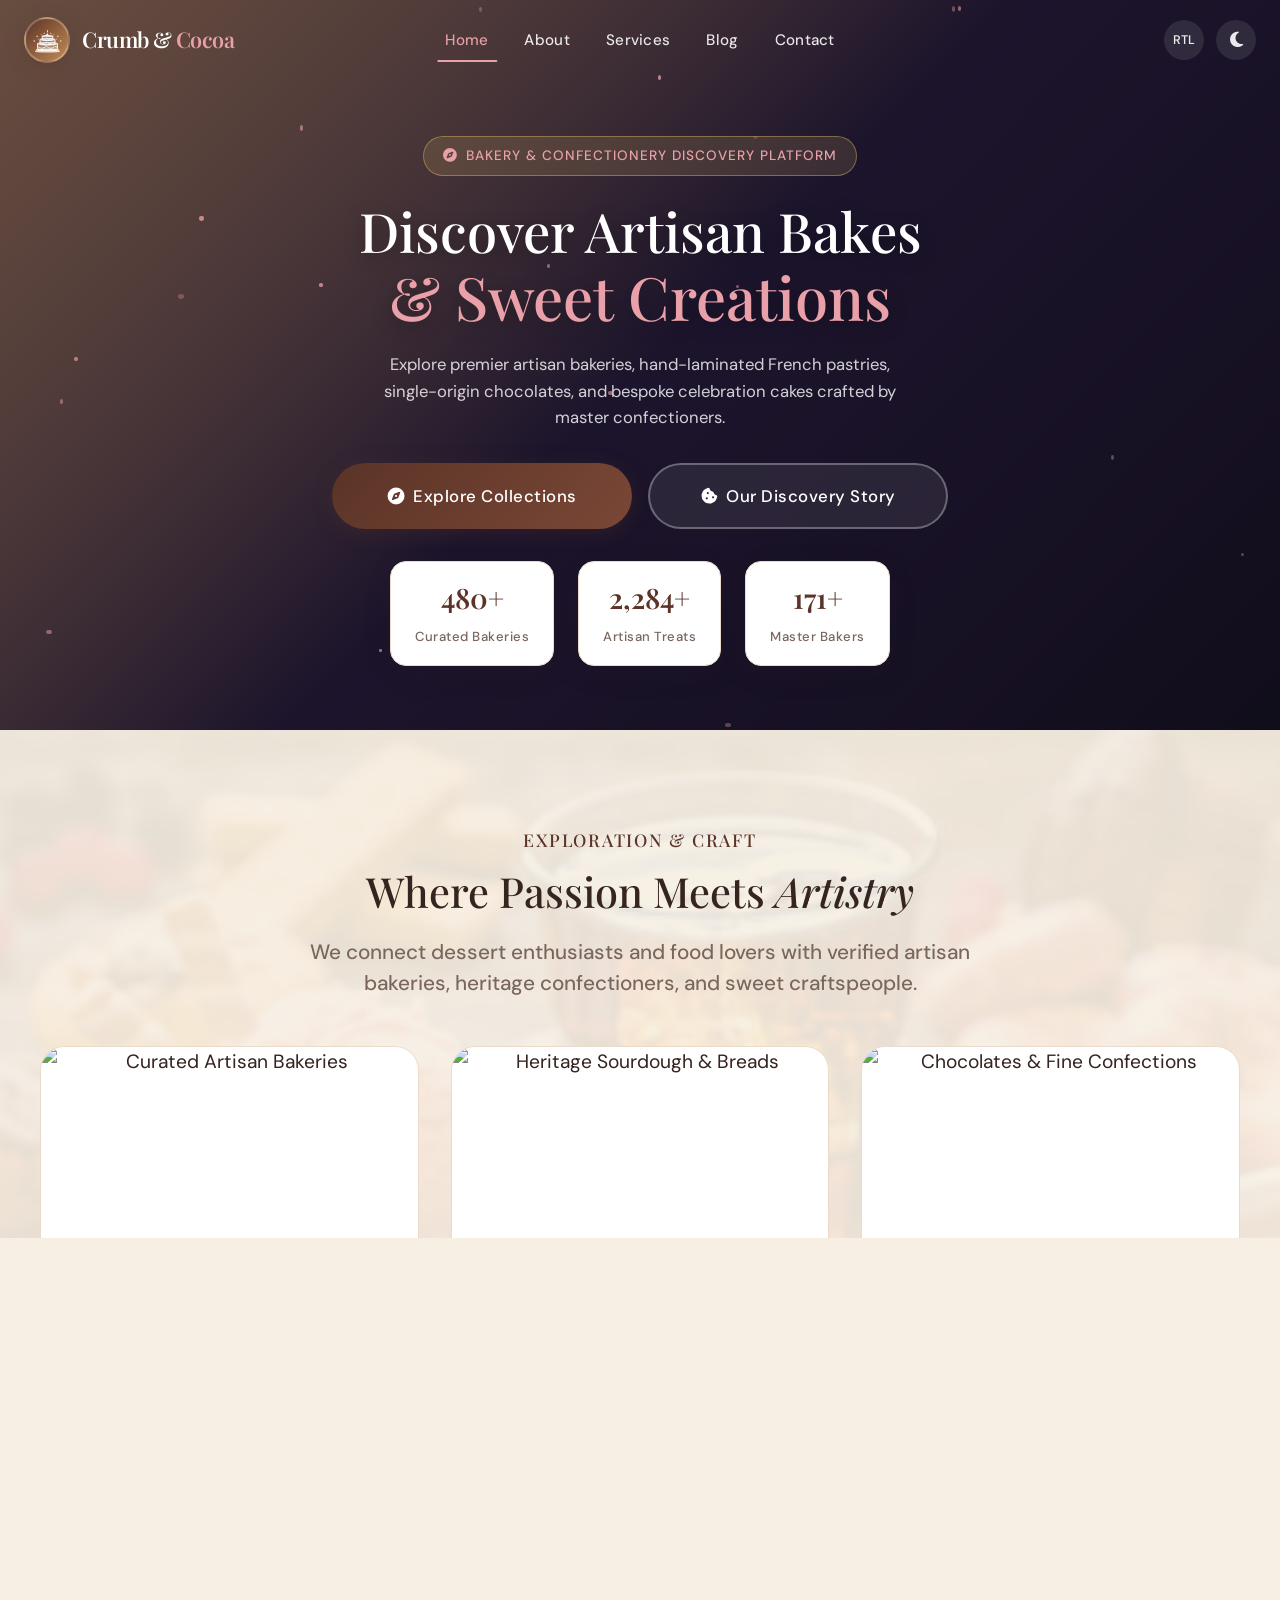
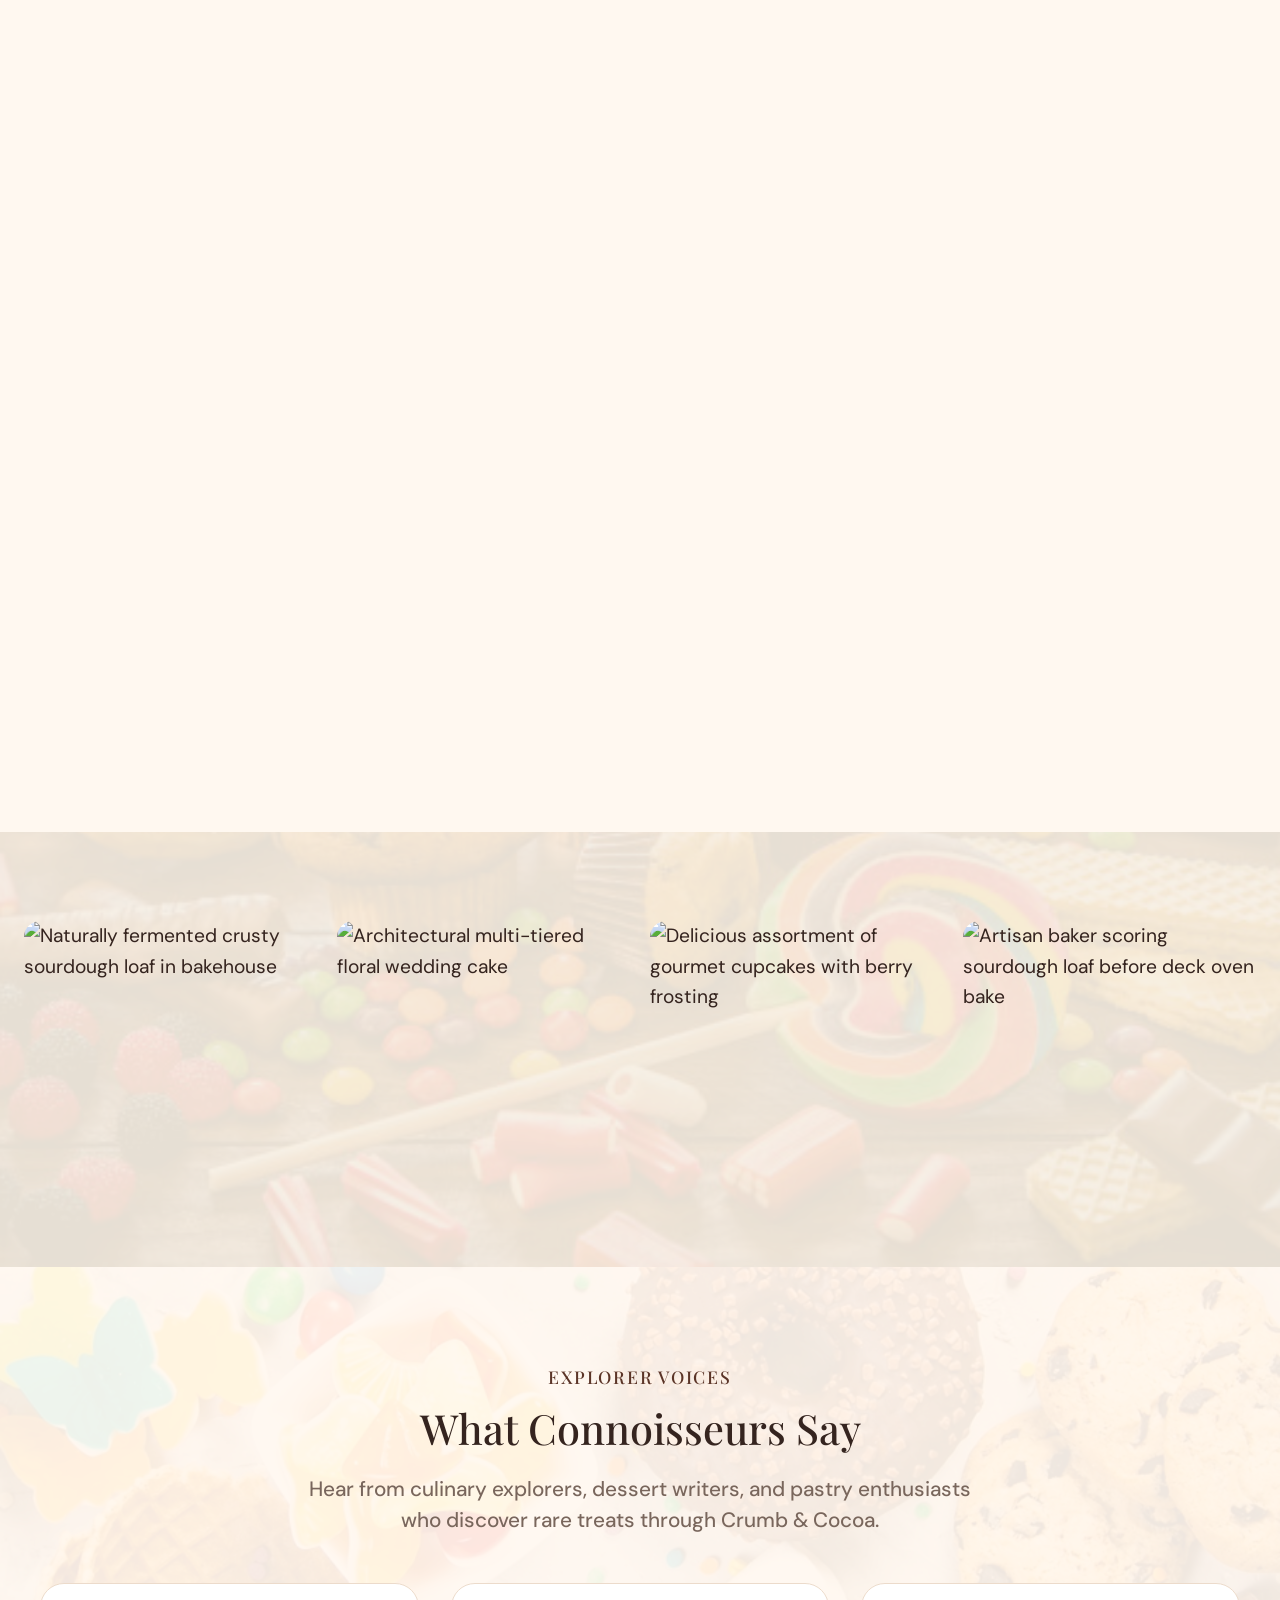
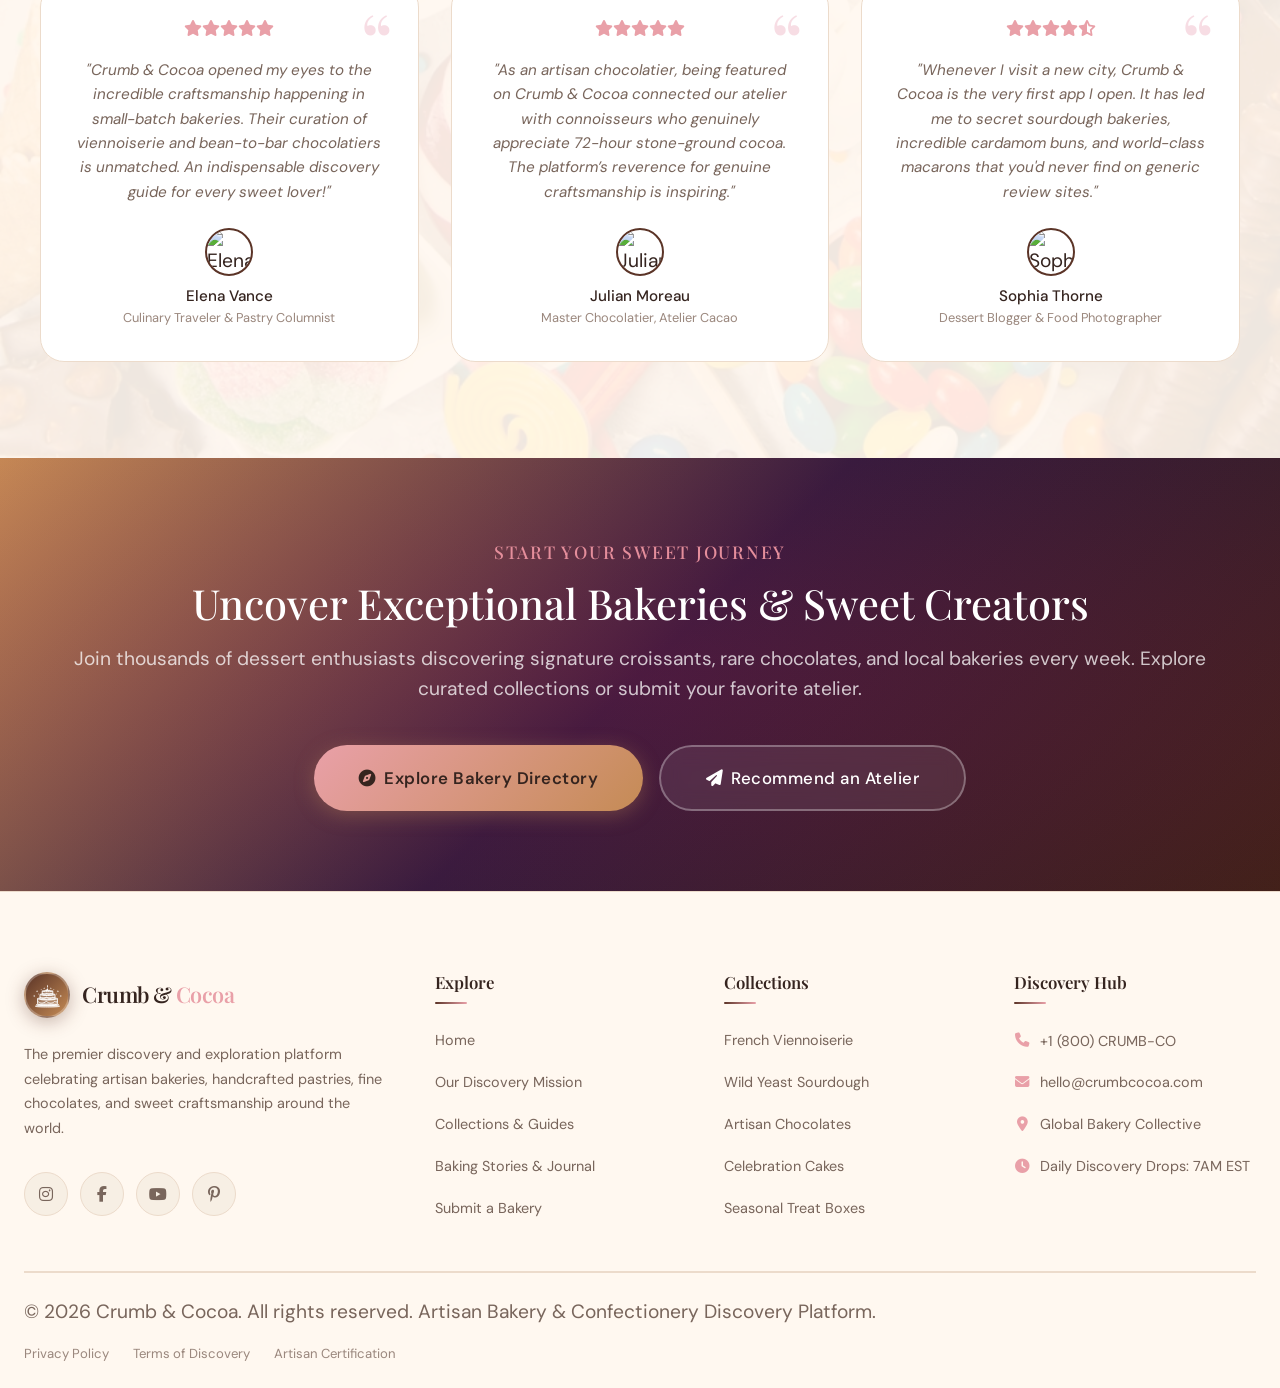
==== index.html @ 34547b93 "feat: complete Bakery & Confectionery Discovery Platform (Crumb & Cocoa)" ====
<!DOCTYPE html>
<html lang="en" data-theme="light">

<head>
  <meta charset="UTF-8" />
  <meta name="viewport" content="width=device-width, initial-scale=1.0" />
  <meta name="description"
    content="Crumb &amp; Cocoa — Discover premier artisan bakeries, handcrafted pastries, fine chocolates, gourmet croissants, and bespoke confections worldwide." />
  <meta name="keywords"
    content="bakery discovery, artisan bakeries, fine confectionery, pastries, croissants, sourdough breads, chocolates, macarons, custom celebration cakes" />
  <title>Crumb &amp; Cocoa — Bakery &amp; Confectionery Discovery Platform</title>
  <link rel="icon"
    href="data:image/svg+xml,<svg xmlns=%22http://www.w3.org/2000/svg%22 viewBox=%220 0 100 100%22><text y=%22.9em%22 font-size=%2290%22>🥐</text></svg>">
  <link rel="preconnect" href="https://fonts.googleapis.com">
  <link rel="preconnect" href="https://fonts.gstatic.com" crossorigin>
  <link href="https://fonts.googleapis.com/css2?family=DM+Sans:ital,opsz,wght@0,9..40,100..1000;1,9..40,100..1000&family=Playfair+Display:ital,wght@0,400..900;1,400..900&display=swap" rel="stylesheet">
  <link rel="stylesheet" href="assets/css/style.css" />
  <link rel="stylesheet" href="assets/css/dark-mode.css" />
  <link id="rtl-stylesheet" rel="stylesheet" href="assets/css/rtl.css" disabled />
  <link rel="stylesheet" href="https://cdnjs.cloudflare.com/ajax/libs/font-awesome/6.5.0/css/all.min.css" />
</head>

<body>

  <!-- ══ HEADER ══ -->
  <header class="header" id="header">
    <nav class="nav-container">
      <!-- Brand -->
      <a href="index.html" class="brand">
        <div class="brand-logo">
          <svg viewBox="16 26 68 54" fill="none" xmlns="http://www.w3.org/2000/svg"
            style="width:33px; height:33px; display:block;">
            <path d="M26 44Q28.5 44 28.5 41.5Q28.5 44 31 44Q28.5 44 28.5 46.5Q28.5 44 26 44Z" fill="#ffffff" />
            <path d="M20 54Q22.5 54 22.5 51.5Q22.5 54 25 54Q22.5 54 22.5 56.5Q22.5 54 20 54Z" fill="#ffffff" />
            <path d="M41 38Q43 38 43 36Q43 38 45 38Q43 38 43 40Q43 38 41 38Z" fill="#ffffff" />
            <path d="M55 38Q57 38 57 36Q57 38 59 38Q57 38 57 40Q57 38 55 38Z" fill="#ffffff" />
            <path d="M69 44Q71.5 44 71.5 41.5Q71.5 44 74 44Q71.5 44 71.5 46.5Q71.5 44 69 44Z" fill="#ffffff" />
            <path d="M75 54Q77.5 54 77.5 51.5Q77.5 54 80 54Q77.5 54 77.5 56.5Q77.5 54 75 54Z" fill="#ffffff" />
            <circle cx="37" cy="41" r="1" fill="#ffffff" />
            <circle cx="63" cy="41" r="1" fill="#ffffff" />
            <circle cx="32" cy="50" r="1" fill="#ffffff" />
            <circle cx="68" cy="50" r="1" fill="#ffffff" />
            <path d="M50 31C49 33 48.5 35 50 37.5C51.5 35 51 33 50 31Z" fill="#ffffff" />
            <path d="M50 38C48 40.5 45.5 42 49 44.5C52.5 42 52 40.5 50 38Z" fill="#ffffff" />
            <path d="M48 42C44.5 40 43 43.5 48.5 44.5Z" fill="#ffffff" />
            <path d="M52 42C55.5 40 57 43.5 51.5 44.5Z" fill="#ffffff" />
            <path d="M39 44C39 42.5 61 42.5 61 44V51.5C61 53.5 39 53.5 39 51.5Z" fill="#ffffff" fill-opacity="0.2"
              stroke="#ffffff" stroke-width="1.8" />
            <path d="M39 44C39 45.5 61 45.5 61 44" stroke="#ffffff" stroke-width="1.8" />
            <path d="M39.5 48.5C42.5 51 45.5 51 48.5 48.5C51.5 51 54.5 51 57.5 48.5C59.5 50 60.5 49.5 60.5 48.5"
              stroke="#ffffff" stroke-width="1.8" stroke-linecap="round" fill="none" />
            <path d="M34.5 51C34.5 49 65.5 49 65.5 51V60.5C65.5 63 34.5 63 34.5 60.5Z" fill="#ffffff" fill-opacity="0.2"
              stroke="#ffffff" stroke-width="1.8" />
            <path d="M34.5 51C34.5 53 65.5 53 65.5 51" stroke="#ffffff" stroke-width="1.8" />
            <path d="M35 56.5C39 60 43.5 60 48 56.5C52.5 60 57 60 61 56.5C63.5 58.5 65 57.5 65 56.5" stroke="#ffffff"
              stroke-width="1.8" stroke-linecap="round" fill="none" />
            <path d="M29.5 59.5C29.5 57 70.5 57 70.5 59.5V70C70.5 73.5 29.5 73.5 29.5 70Z" fill="#ffffff"
              fill-opacity="0.2" stroke="#ffffff" stroke-width="1.8" />
            <path d="M29.5 59.5C29.5 62 70.5 62 70.5 59.5" stroke="#ffffff" stroke-width="1.8" />
            <path d="M30 65C35 70 41 70 47.5 65C54 70 60 70 65 65C68 67.5 70 66.5 70 65" stroke="#ffffff"
              stroke-width="1.8" stroke-linecap="round" fill="none" />
            <path d="M27 72C27 70 73 70 73 72C73 74.5 27 74.5 27 72Z" fill="#ffffff" fill-opacity="0.4" stroke="#ffffff"
              stroke-width="1.6" />
            <path d="M25 75C25 73 75 73 75 75C75 77.5 25 77.5 25 75Z" fill="#ffffff" fill-opacity="0.6" stroke="#ffffff"
              stroke-width="1.6" />
          </svg>
        </div>
        <span class="brand-name">Crumb &amp; <span>Cocoa</span></span>
      </a>

      <!-- Desktop Nav -->
      <ul class="nav-menu">
        <li><a href="index.html" class="nav-link active">Home</a></li>
        <li><a href="pages/about.html" class="nav-link">About</a></li>
        <li><a href="pages/services.html" class="nav-link">Services</a></li>
        <li><a href="pages/blog.html" class="nav-link">Blog</a></li>
        <li><a href="pages/contact.html" class="nav-link">Contact</a></li>
      </ul>

      <!-- Desktop Actions -->
      <div class="nav-actions">
        <button class="nav-icon-btn" onclick="window.CrumbCocoa.RTLManager.toggle()" title="Toggle RTL"
          aria-label="Toggle RTL" style="font-size: 0.78rem; font-weight: 550;">RTL</button>
        <button class="nav-icon-btn" onclick="window.CrumbCocoa.ThemeManager.toggle()" title="Toggle Theme"
          aria-label="Toggle theme">
          <i class="theme-toggle-icon fas fa-moon"></i>
        </button>
      </div>

      <!-- Hamburger (mobile) -->
      <button class="hamburger" aria-label="Open menu" aria-expanded="false">
        <span></span><span></span><span></span>
      </button>
    </nav>
  </header>

  <!-- Mobile Menu Overlay -->
  <div class="mobile-menu" role="dialog" aria-modal="true">
    <button class="mobile-close" aria-label="Close menu"><i class="fas fa-times"></i></button>
    <a href="index.html" class="nav-link active">Home</a>
    <a href="pages/about.html" class="nav-link">About</a>
    <a href="pages/services.html" class="nav-link">Services</a>
    <a href="pages/blog.html" class="nav-link">Blog</a>
    <a href="pages/contact.html" class="nav-link">Contact</a>
    <div class="mobile-menu-actions">
      <div class="mobile-menu-row">
        <button class="btn btn-ghost" onclick="window.CrumbCocoa.RTLManager.toggle()" style="font-weight: 550;">RTL</button>
        <button class="btn btn-ghost" onclick="window.CrumbCocoa.ThemeManager.toggle()"><i
            class="theme-toggle-icon fas fa-moon"></i></button>
      </div>
    </div>
  </div>

  <!-- ══ SECTION 1: HERO ══ -->
  <section class="hero" aria-label="Hero">
    <div class="hero-bg">
      <img
        src="https://images.unsplash.com/photo-1509440159596-0249088772ff?q=80&w=1600&auto=format&fit=crop"
        alt="Artisan bakery counter with golden crusty breads, pastries, and flour" loading="eager" />
    </div>
    <div class="hero-overlay"></div>
    <div class="hero-particles"></div>

    <div class="hero-container">
      <div class="hero-content">
        <div class="hero-badge">
          <i class="fas fa-compass"></i>
          <span>Bakery &amp; Confectionery Discovery Platform</span>
        </div>
        <h1 class="hero-title">
          Discover Artisan Bakes
          <span class="accent-text">&amp; Sweet Creations</span>
        </h1>
        <p class="hero-desc">
          Explore premier artisan bakeries, hand-laminated French pastries, single-origin chocolates, and bespoke celebration cakes crafted by master confectioners.
        </p>
        <div class="hero-actions">
          <a href="pages/services.html" class="btn btn-primary btn-lg">
            <i class="fas fa-compass"></i> Explore Collections
          </a>
          <a href="pages/about.html" class="btn btn-ghost btn-lg">
            <i class="fas fa-cookie-bite"></i> Our Discovery Story
          </a>
        </div>
        <div class="hero-stats">
          <div class="hero-stat">
            <span class="hero-stat-number"><span data-counter data-target="500" data-suffix="+">500+</span></span>
            <span class="hero-stat-label">Curated Bakeries</span>
          </div>
          <div class="hero-stat">
            <span class="hero-stat-number"><span data-counter data-target="2400" data-suffix="+">2,400+</span></span>
            <span class="hero-stat-label">Artisan Treats</span>
          </div>
          <div class="hero-stat">
            <span class="hero-stat-number"><span data-counter data-target="180" data-suffix="+">180+</span></span>
            <span class="hero-stat-label">Master Bakers</span>
          </div>
        </div>
      </div>
    </div>
  </section>

  <!-- ══ SECTION 2: FEATURES ══ -->
  <section class="section bg-secondary-section" aria-label="Why choose us">
    <div class="container">
      <div class="text-center animate-on-scroll">
        <span class="section-label">Exploration &amp; Craft</span>
        <h2 class="section-title">Where Passion Meets <em>Artistry</em></h2>
        <p class="section-desc">We connect dessert enthusiasts and food lovers with verified artisan bakeries, heritage confectioners, and sweet craftspeople.</p>
      </div>
      <div class="features-grid">
        <div class="feature-card animate-on-scroll delay-1">
          <div class="feature-card-img-wrapper">
            <img src="https://images.unsplash.com/photo-1517433670267-08bbd4be890f?q=80&w=800&auto=format&fit=crop" alt="Curated Artisan Bakeries"
              class="feature-card-img" />
          </div>
          <div class="feature-card-content">
            <div class="feature-icon"><i class="fas fa-store"></i></div>
            <h3>Curated Artisan Bakeries</h3>
            <p>Discover independent sourdough ateliers, traditional boulangeries, and neighborhood patisseries handpicked for their craft and authenticity.</p>
          </div>
        </div>
        <div class="feature-card animate-on-scroll delay-2">
          <div class="feature-card-img-wrapper">
            <img src="https://images.unsplash.com/photo-1549931319-a545dcf3bc73?q=80&w=800&auto=format&fit=crop" alt="Heritage Sourdough &amp; Breads"
              class="feature-card-img" />
          </div>
          <div class="feature-card-content">
            <div class="feature-icon"><i class="fas fa-bread-slice"></i></div>
            <h3>Heritage Sourdough &amp; Breads</h3>
            <p>Explore naturally fermented sourdough boules, stone-baked French baguettes, and ancient-grain loaves with crisp crusts and airy crumbs.</p>
          </div>
        </div>
        <div class="feature-card animate-on-scroll delay-3">
          <div class="feature-card-img-wrapper">
            <img src="https://images.unsplash.com/photo-1548907040-4baa42d10919?q=80&w=800&auto=format&fit=crop" alt="Chocolates &amp; Fine Confections"
              class="feature-card-img" />
          </div>
          <div class="feature-card-content">
            <div class="feature-icon"><i class="fas fa-candy-cane"></i></div>
            <h3>Chocolates &amp; Fine Confections</h3>
            <p>Uncover single-origin bean-to-bar chocolates, hand-piped macarons, velvety pralines, and traditional heritage fudges from master confectioners.</p>
          </div>
        </div>
        <div class="feature-card animate-on-scroll delay-4">
          <div class="feature-card-img-wrapper">
            <img src="https://images.unsplash.com/photo-1563729784474-d77dbb933a9e?q=80&w=800&auto=format&fit=crop" alt="Seasonal Sweet Collections"
              class="feature-card-img" />
          </div>
          <div class="feature-card-content">
            <div class="feature-icon"><i class="fas fa-gift"></i></div>
            <h3>Seasonal Sweet Collections</h3>
            <p>Discover limited holiday dessert releases, autumn spiced fruit tarts, spring floral confections, and bespoke tasting gift boxes.</p>
          </div>
        </div>
        <div class="feature-card animate-on-scroll delay-5">
          <div class="feature-card-img-wrapper">
            <img src="https://images.unsplash.com/photo-1535141192574-5d4897c13136?q=80&w=800&auto=format&fit=crop"
              alt="Celebration &amp; Signature Cakes" class="feature-card-img" />
          </div>
          <div class="feature-card-content">
            <div class="feature-icon"><i class="fas fa-birthday-cake"></i></div>
            <h3>Celebration &amp; Signature Cakes</h3>
            <p>Explore architecturally tiered wedding cakes, delicate mirror-glaze entremets, and bespoke celebration creations customized for milestones.</p>
          </div>
        </div>
        <div class="feature-card animate-on-scroll delay-1">
          <div class="feature-card-img-wrapper">
            <img
              src="https://images.unsplash.com/photo-1501339847302-ac426a4a7cbb?q=80&w=800&auto=format&fit=crop"
              alt="Baker Stories &amp; Techniques" class="feature-card-img" />
          </div>
          <div class="feature-card-content">
            <div class="feature-icon"><i class="fas fa-book-open"></i></div>
            <h3>Baker Stories &amp; Techniques</h3>
            <p>Learn about slow cold fermentation, lamination physics, bean roasting origins, and the culinary secrets behind signature bakehouse treats.</p>
          </div>
        </div>
      </div>
    </div>
  </section>

  <!-- ══ SECTION 3: MENU COLLECTIONS ══ -->
  <section class="section" aria-label="Featured classes">
    <div class="container">
      <div class="text-center animate-on-scroll">
        <span class="section-label">Signature Discoveries</span>
        <h2 class="section-title">Explore Featured Collections</h2>
        <p class="section-desc">From time-honored traditional confections to freshly laminated French pastries, discover the perfect delicacy for every sweet craving.</p>
      </div>
      <div class="classes-grid home-classes-grid">
        <!-- French Viennoiserie -->
        <div class="class-card animate-on-scroll delay-1">
          <div class="class-card-img">
            <img src="https://images.unsplash.com/photo-1555507036-ab1f4038808a?q=80&w=800&auto=format&fit=crop" alt="French Viennoiserie &amp; Pastries"
              loading="lazy" />
            <span class="class-badge">French Viennoiserie</span>
          </div>
          <div class="class-card-body">
            <h3>Artisan Croissants &amp; Pastries</h3>
            <p>Multi-layered golden butter croissants, pain au chocolat, delicate fruit tarts, and flaky morning danishes crafted fresh by master bakers.</p>
            <div class="class-meta">
              <span><i class="fas fa-layer-group"></i> 72h Lamination</span>
              <span><i class="fas fa-check"></i> Pure Normandy Butter</span>
              <span><i class="fas fa-sun"></i> Baked Every Morning</span>
            </div>
            <div class="class-level">
              <div class="level-dot filled"></div>
              <div class="level-dot filled"></div>
              <div class="level-dot filled"></div>
              <div class="level-dot filled"></div>
              <div class="level-dot filled"></div>
            </div>
            <div class="class-footer">
              <span class="class-price">Featured Collection</span>
              <a href="pages/services.html" class="btn btn-primary btn-sm">Explore Pastries</a>
            </div>
          </div>
        </div>
        <!-- Fine Chocolates & Macarons -->
        <div class="class-card animate-on-scroll delay-2">
          <div class="class-card-img">
            <img
              src="https://images.unsplash.com/photo-1569864358642-9d1684040f43?q=80&w=800&auto=format&fit=crop"
              alt="Fine Chocolates &amp; Macarons" loading="lazy" />
            <span class="class-badge">Artisan Chocolates</span>
          </div>
          <div class="class-card-body">
            <h3>Fine Confectionery &amp; Macarons</h3>
            <p>Delicate Parisian macarons, bean-to-bar single-origin dark chocolate truffles, hazelnut pralines, and hand-dipped fruit confections.</p>
            <div class="class-meta">
              <span><i class="fas fa-candy-cane"></i> Single-Origin Cocoa</span>
              <span><i class="fas fa-cookie"></i> Hand-Piped Shells</span>
              <span><i class="fas fa-leaf"></i> Natural Infusions</span>
            </div>
            <div class="class-level">
              <div class="level-dot filled"></div>
              <div class="level-dot filled"></div>
              <div class="level-dot filled"></div>
              <div class="level-dot filled"></div>
              <div class="level-dot"></div>
            </div>
            <div class="class-footer">
              <span class="class-price">Confectioner Highlights</span>
              <a href="pages/services.html" class="btn btn-primary btn-sm">Explore Sweets</a>
            </div>
          </div>
        </div>
        <!-- Sourdough & Rustic Breads -->
        <div class="class-card animate-on-scroll delay-3">
          <div class="class-card-img">
            <img src="https://images.unsplash.com/photo-1509440159596-0249088772ff?q=80&w=800&auto=format&fit=crop"
              alt="Rustic Crusts &amp; Sourdough" loading="lazy" />
            <span class="class-badge">Wild Ferment</span>
          </div>
          <div class="class-card-body">
            <h3>Rustic Crusts &amp; Sourdough</h3>
            <p>Open-crumb sourdough boules, seeded rye batards, and crispy baguettes leavened with decades-old heritage starters and stone-milled flour.</p>
            <div class="class-meta">
              <span><i class="fas fa-bread-slice"></i> Wild Yeast Starter</span>
              <span><i class="fas fa-fire"></i> Stone-Deck Baked</span>
              <span><i class="fas fa-tint"></i> 80% Hydration</span>
            </div>
            <div class="class-level">
              <div class="level-dot filled"></div>
              <div class="level-dot filled"></div>
              <div class="level-dot filled"></div>
              <div class="level-dot filled"></div>
              <div class="level-dot filled"></div>
            </div>
            <div class="class-footer">
              <span class="class-price">Artisan Breads</span>
              <a href="pages/services.html" class="btn btn-primary btn-sm">Explore Breads</a>
            </div>
          </div>
        </div>
      </div>
      <div class="text-center" style="margin-top:3rem;">
        <a href="pages/services.html" class="btn btn-secondary btn-lg">Browse All Collections <i
            class="fas fa-arrow-right"></i></a>
      </div>
    </div>
  </section>

  <!-- ══ SECTION 4: SHOWCASE / GALLERY ══ -->
  <section class="section bg-secondary-section" aria-label="Bakery showcase">
    <div class="container-lg">
      <div class="text-center animate-on-scroll">
        <span class="section-label">Visual Discovery</span>
        <h2 class="section-title">A Feast for the Senses</h2>
        <p class="section-desc">Browse signature creations, behind-the-scenes bakery craftsmanship, and sweet highlights from featured ateliers around the world.</p>
      </div>

      <!-- Filter Buttons -->
      <div style="display:flex;gap:0.75rem;justify-content:center;flex-wrap:wrap;margin-bottom:2rem;">
        <button class="btn btn-primary btn-sm" data-filter="all">All Creations</button>
        <button class="btn btn-secondary btn-sm" data-filter="pastries">Pastries &amp; Viennoiserie</button>
        <button class="btn btn-secondary btn-sm" data-filter="confections">Chocolates &amp; Macarons</button>
        <button class="btn btn-secondary btn-sm" data-filter="cakes">Artisan Cakes</button>
        <button class="btn btn-secondary btn-sm" data-filter="breads">Sourdough &amp; Breads</button>
      </div>

      <div class="gallery-grid">
        <div class="gallery-item" data-category="confections">
          <img
            src="https://images.unsplash.com/photo-1569864358642-9d1684040f43?q=80&w=800&auto=format&fit=crop"
            alt="Hand-piped Parisian fruit macarons in assorted pastel colors" loading="lazy" />
          <div class="gallery-item-overlay"><i class="fas fa-expand"></i></div>
        </div>
        <div class="gallery-item" data-category="cakes">
          <img
            src="https://images.unsplash.com/photo-1578985545062-69928b1d9587?q=80&w=800&auto=format&fit=crop"
            alt="Decadent multi-layered dark chocolate truffle celebration cake" loading="lazy" />
          <div class="gallery-item-overlay"><i class="fas fa-expand"></i></div>
        </div>
        <div class="gallery-item" data-category="pastries">
          <img
            src="https://images.unsplash.com/photo-1555507036-ab1f4038808a?q=80&w=800&auto=format&fit=crop"
            alt="Golden flaky croissants and pain au chocolat in bakery display" loading="lazy" />
          <div class="gallery-item-overlay"><i class="fas fa-expand"></i></div>
        </div>
        <div class="gallery-item" data-category="confections">
          <img src="https://images.unsplash.com/photo-1548907040-4baa42d10919?q=80&w=800&auto=format&fit=crop"
            alt="Handcrafted dark chocolate cocoa truffles on stone slab" loading="lazy" />
          <div class="gallery-item-overlay"><i class="fas fa-expand"></i></div>
        </div>
        <div class="gallery-item" data-category="breads">
          <img
            src="https://images.unsplash.com/photo-1509440159596-0249088772ff?q=80&w=800&auto=format&fit=crop"
            alt="Naturally fermented crusty sourdough loaf in bakehouse" loading="lazy" />
          <div class="gallery-item-overlay"><i class="fas fa-expand"></i></div>
        </div>
        <div class="gallery-item" data-category="cakes">
          <img
            src="https://images.unsplash.com/photo-1535141192574-5d4897c13136?q=80&w=800&auto=format&fit=crop"
            alt="Architectural multi-tiered floral wedding cake" loading="lazy" />
          <div class="gallery-item-overlay"><i class="fas fa-expand"></i></div>
        </div>
        <div class="gallery-item" data-category="pastries">
          <img
            src="https://images.unsplash.com/photo-1486427944299-d1955d23e34d?q=80&w=800&auto=format&fit=crop"
            alt="Delicious assortment of gourmet cupcakes with berry frosting" loading="lazy" />
          <div class="gallery-item-overlay"><i class="fas fa-expand"></i></div>
        </div>
        <div class="gallery-item" data-category="breads">
          <img src="https://images.unsplash.com/photo-1517433670267-08bbd4be890f?q=80&w=800&auto=format&fit=crop"
            alt="Artisan baker scoring sourdough loaf before deck oven bake" loading="lazy" />
          <div class="gallery-item-overlay"><i class="fas fa-expand"></i></div>
        </div>
      </div>
    </div>
  </section>

  <!-- ══ SECTION 5: TESTIMONIALS ══ -->
  <section class="section" aria-label="Testimonials">
    <div class="container">
      <div class="text-center animate-on-scroll">
        <span class="section-label">Explorer Voices</span>
        <h2 class="section-title">What Connoisseurs Say</h2>
        <p class="section-desc">Hear from culinary explorers, dessert writers, and pastry enthusiasts who discover rare treats through Crumb &amp; Cocoa.</p>
      </div>
      <div class="testimonials-grid">
        <!-- Testimonial 1 -->
        <div class="testimonial-card animate-on-scroll delay-1">
          <div class="testimonial-stars"><i class="fas fa-star"></i><i class="fas fa-star"></i><i
              class="fas fa-star"></i><i class="fas fa-star"></i><i class="fas fa-star"></i></div>
          <p class="testimonial-text">"Crumb &amp; Cocoa opened my eyes to the incredible craftsmanship happening in small-batch bakeries. Their curation of viennoiserie and bean-to-bar chocolatiers is unmatched. An indispensable discovery guide for every sweet lover!"</p>
          <div class="testimonial-author">
            <div class="testimonial-avatar"><img
                src="https://images.unsplash.com/photo-1534528741775-53994a69daeb?w=200&q=80&auto=format&fit=crop"
                alt="Elena Vance" loading="lazy" /></div>
            <div>
              <div class="testimonial-name">Elena Vance</div>
              <div class="testimonial-role">Culinary Traveler &amp; Pastry Columnist</div>
            </div>
          </div>
        </div>
        <!-- Testimonial 2 -->
        <div class="testimonial-card animate-on-scroll delay-2">
          <div class="testimonial-stars"><i class="fas fa-star"></i><i class="fas fa-star"></i><i
              class="fas fa-star"></i><i class="fas fa-star"></i><i class="fas fa-star"></i></div>
          <p class="testimonial-text">"As an artisan chocolatier, being featured on Crumb &amp; Cocoa connected our atelier with connoisseurs who genuinely appreciate 72-hour stone-ground cocoa. The platform’s reverence for genuine craftsmanship is inspiring."</p>
          <div class="testimonial-author">
            <div class="testimonial-avatar"><img
                src="https://images.unsplash.com/photo-1507003211169-0a1dd7228f2d?w=200&q=80&auto=format&fit=crop" alt="Julian Moreau"
                loading="lazy" /></div>
            <div>
              <div class="testimonial-name">Julian Moreau</div>
              <div class="testimonial-role">Master Chocolatier, Atelier Cacao</div>
            </div>
          </div>
        </div>
        <!-- Testimonial 3 -->
        <div class="testimonial-card animate-on-scroll delay-3">
          <div class="testimonial-stars"><i class="fas fa-star"></i><i class="fas fa-star"></i><i
              class="fas fa-star"></i><i class="fas fa-star"></i><i class="fas fa-star-half-alt"></i></div>
          <p class="testimonial-text">"Whenever I visit a new city, Crumb &amp; Cocoa is the very first app I open. It has led me to secret sourdough bakeries, incredible cardamom buns, and world-class macarons that you'd never find on generic review sites."</p>
          <div class="testimonial-author">
            <div class="testimonial-avatar"><img
                src="https://images.unsplash.com/photo-1544005313-94ddf0286df2?w=200&q=80&auto=format&fit=crop" alt="Sophia Thorne"
                loading="lazy" /></div>
            <div>
              <div class="testimonial-name">Sophia Thorne</div>
              <div class="testimonial-role">Dessert Blogger &amp; Food Photographer</div>
            </div>
          </div>
        </div>
      </div>
    </div>
  </section>

  <!-- CTA Banner -->
  <section class="cta-banner" aria-label="Call to action">
    <div class="container">
      <span class="section-label" style="color:var(--accent);">Start Your Sweet Journey</span>
      <h2>Uncover Exceptional Bakeries &amp; Sweet Creators</h2>
      <p>Join thousands of dessert enthusiasts discovering signature croissants, rare chocolates, and local bakeries every week. Explore curated collections or submit your favorite atelier.</p>
      <div class="cta-actions">
        <a href="pages/services.html" class="btn btn-accent btn-lg"><i class="fas fa-compass"></i> Explore Bakery Directory</a>
        <a href="pages/contact.html" class="btn btn-ghost btn-lg"><i class="fas fa-paper-plane"></i> Recommend an Atelier</a>
      </div>
    </div>
  </section>

  <!-- ══ FOOTER ══ -->
  <footer class="footer" aria-label="Site footer">
    <div class="footer-grid">
      <div class="footer-brand">
        <a href="index.html" class="brand"
          style="text-decoration: none; margin-bottom: 1.5rem; display: inline-flex; align-items: center;">
          <div class="brand-logo">
            <svg viewBox="16 26 68 54" fill="none" xmlns="http://www.w3.org/2000/svg"
              style="width:33px; height:33px; display:block;">
              <path d="M26 44Q28.5 44 28.5 41.5Q28.5 44 31 44Q28.5 44 28.5 46.5Q28.5 44 26 44Z" fill="#ffffff" />
              <path d="M20 54Q22.5 54 22.5 51.5Q22.5 54 25 54Q22.5 54 22.5 56.5Q22.5 54 20 54Z" fill="#ffffff" />
              <path d="M41 38Q43 38 43 36Q43 38 45 38Q43 38 43 40Q43 38 41 38Z" fill="#ffffff" />
              <path d="M55 38Q57 38 57 36Q57 38 59 38Q57 38 57 40Q57 38 55 38Z" fill="#ffffff" />
              <path d="M69 44Q71.5 44 71.5 41.5Q71.5 44 74 44Q71.5 44 71.5 46.5Q71.5 44 69 44Z" fill="#ffffff" />
              <path d="M75 54Q77.5 54 77.5 51.5Q77.5 54 80 54Q77.5 54 77.5 56.5Q77.5 54 75 54Z" fill="#ffffff" />
              <circle cx="37" cy="41" r="1" fill="#ffffff" />
              <circle cx="63" cy="41" r="1" fill="#ffffff" />
              <circle cx="32" cy="50" r="1" fill="#ffffff" />
              <circle cx="68" cy="50" r="1" fill="#ffffff" />
              <path d="M50 31C49 33 48.5 35 50 37.5C51.5 35 51 33 50 31Z" fill="#ffffff" />
              <path d="M50 38C48 40.5 45.5 42 49 44.5C52.5 42 52 40.5 50 38Z" fill="#ffffff" />
              <path d="M48 42C44.5 40 43 43.5 48.5 44.5Z" fill="#ffffff" />
              <path d="M52 42C55.5 40 57 43.5 51.5 44.5Z" fill="#ffffff" />
              <path d="M39 44C39 42.5 61 42.5 61 44V51.5C61 53.5 39 53.5 39 51.5Z" fill="#ffffff" fill-opacity="0.2"
                stroke="#ffffff" stroke-width="1.8" />
              <path d="M39 44C39 45.5 61 45.5 61 44" stroke="#ffffff" stroke-width="1.8" />
              <path d="M39.5 48.5C42.5 51 45.5 51 48.5 48.5C51.5 51 54.5 51 57.5 48.5C59.5 50 60.5 49.5 60.5 48.5"
                stroke="#ffffff" stroke-width="1.8" stroke-linecap="round" fill="none" />
              <path d="M34.5 51C34.5 49 65.5 49 65.5 51V60.5C65.5 63 34.5 63 34.5 60.5Z" fill="#ffffff"
                fill-opacity="0.2" stroke="#ffffff" stroke-width="1.8" />
              <path d="M34.5 51C34.5 53 65.5 53 65.5 51" stroke="#ffffff" stroke-width="1.8" />
              <path d="M35 56.5C39 60 43.5 60 48 56.5C52.5 60 57 60 61 56.5C63.5 58.5 65 57.5 65 56.5" stroke="#ffffff"
                stroke-width="1.8" stroke-linecap="round" fill="none" />
              <path d="M29.5 59.5C29.5 57 70.5 57 70.5 59.5V70C70.5 73.5 29.5 73.5 29.5 70Z" fill="#ffffff"
                fill-opacity="0.2" stroke="#ffffff" stroke-width="1.8" />
              <path d="M29.5 59.5C29.5 62 70.5 62 70.5 59.5" stroke="#ffffff" stroke-width="1.8" />
              <path d="M30 65C35 70 41 70 47.5 65C54 70 60 70 65 65C68 67.5 70 66.5 70 65" stroke="#ffffff"
                stroke-width="1.8" stroke-linecap="round" fill="none" />
              <path d="M27 72C27 70 73 70 73 72C73 74.5 27 74.5 27 72Z" fill="#ffffff" fill-opacity="0.4"
                stroke="#ffffff" stroke-width="1.6" />
              <path d="M25 75C25 73 75 73 75 75C75 77.5 25 77.5 25 75Z" fill="#ffffff" fill-opacity="0.6"
                stroke="#ffffff" stroke-width="1.6" />
            </svg>
          </div>
          <span class="brand-name">Crumb &amp; <span>Cocoa</span></span>
        </a>
        <p class="footer-desc">The premier discovery and exploration platform celebrating artisan bakeries, handcrafted pastries, fine chocolates, and sweet craftsmanship around the world.</p>
        <div class="social-links">
          <a href="#" class="social-link" aria-label="Instagram"><i class="fab fa-instagram"></i></a>
          <a href="#" class="social-link" aria-label="Facebook"><i class="fab fa-facebook-f"></i></a>
          <a href="#" class="social-link" aria-label="YouTube"><i class="fab fa-youtube"></i></a>
          <a href="#" class="social-link" aria-label="Pinterest"><i class="fab fa-pinterest-p"></i></a>
        </div>
      </div>

      <div>
        <h4 class="footer-heading">Explore</h4>
        <ul class="footer-links">
          <li><a href="index.html" class="footer-link">Home</a></li>
          <li><a href="pages/about.html" class="footer-link">Our Discovery Mission</a></li>
          <li><a href="pages/services.html" class="footer-link">Collections &amp; Guides</a></li>
          <li><a href="pages/blog.html" class="footer-link">Baking Stories &amp; Journal</a></li>
          <li><a href="pages/contact.html" class="footer-link">Submit a Bakery</a></li>
        </ul>
      </div>

      <div>
        <h4 class="footer-heading">Collections</h4>
        <ul class="footer-links">
          <li><a href="pages/services.html" class="footer-link">French Viennoiserie</a></li>
          <li><a href="pages/services.html" class="footer-link">Wild Yeast Sourdough</a></li>
          <li><a href="pages/services.html" class="footer-link">Artisan Chocolates</a></li>
          <li><a href="pages/services.html" class="footer-link">Celebration Cakes</a></li>
          <li><a href="pages/services.html" class="footer-link">Seasonal Treat Boxes</a></li>
        </ul>
      </div>

      <div>
        <h4 class="footer-heading">Discovery Hub</h4>
        <ul class="footer-links">
          <li><a href="tel:+18002786226" class="footer-link"><i class="fas fa-phone"
                style="width:16px;color:var(--accent)"></i> +1 (800) CRUMB-CO</a></li>
          <li><a href="mailto:hello@crumbcocoa.com" class="footer-link"><i class="fas fa-envelope"
                style="width:16px;color:var(--accent)"></i> hello@crumbcocoa.com</a></li>
          <li><a href="#" class="footer-link"><i class="fas fa-map-marker-alt"
                style="width:16px;color:var(--accent)"></i> Global Bakery Collective</a></li>
          <li><a href="#" class="footer-link"><i class="fas fa-clock" style="width:16px;color:var(--accent)"></i>
              Daily Discovery Drops: 7AM EST</a></li>
        </ul>
      </div>
    </div>

    <div class="footer-bottom">
      <p>&copy; 2026 Crumb &amp; Cocoa. All rights reserved. Artisan Bakery &amp; Confectionery Discovery Platform.</p>
      <div class="footer-bottom-links">
        <a href="#">Privacy Policy</a>
        <a href="#">Terms of Discovery</a>
        <a href="#">Artisan Certification</a>
      </div>
    </div>
  </footer>

  <!-- Back to Top -->
  <button class="back-to-top" aria-label="Back to top"><i class="fas fa-chevron-up"></i></button>

  <script src="assets/js/main.js"></script>
</body>

</html>
---- assets/css/style.css ----
/* ============================================================
   CRUMB & COCOA — BAKERY & CONFECTIONERY DISCOVERY PLATFORM
   ============================================================ */

@import url('https://fonts.googleapis.com/css2?family=DM+Sans:ital,opsz,wght@0,9..40,100..1000;1,9..40,100..1000&family=Playfair+Display:ital,wght@0,400..900;1,400..900&display=swap');

/* ── CSS Variables ── */
:root {
  --primary: #5B3427;
  /* Warm Cocoa Brown */
  --primary-dark: #3E2118;
  /* Rich Dark Cocoa */
  --primary-light: #7A4736;
  /* Golden Roasted Cocoa */
  --secondary: #C58B55;
  /* Caramel */
  --secondary-light: #D4A373;
  /* Warm Honey Caramel */
  --accent: #E9A0A8;
  /* Soft Strawberry Pink highlight */
  --accent-2: #C58B55;
  /* Caramel secondary accent */
  --white: #ffffff;
  --off-white: #FFF8F0;
  /* Warm Cream */
  --text-primary: #35241F;
  /* Dark Cocoa */
  --text-secondary: #79665C;
  /* Muted Brown */
  --text-light: #9B887E;
  /* Soft Muted Cocoa */
  --bg-primary: #FFF8F0;
  /* Warm Cream */
  --bg-secondary: #F7EFE4;
  /* Soft Warm Buttercream */
  --bg-card: #ffffff;
  /* White Surface */
  --card-overlay: rgba(255, 248, 240, 0.94);
  --border: #ECDBCB;
  /* Soft Dough & Crust Border */
  --shadow-sm: 0 2px 8px rgba(53, 36, 31, 0.04);
  --shadow-md: 0 8px 32px rgba(53, 36, 31, 0.07);
  --shadow-lg: 0 20px 60px rgba(53, 36, 31, 0.09);
  --shadow-xl: 0 30px 80px rgba(53, 36, 31, 0.13);
  --radius-sm: 8px;
  --radius-md: 16px;
  --radius-lg: 24px;
  --radius-xl: 40px;
  --radius-full: 999px;
  --font-display: 'Playfair Display', Georgia, serif;
  --font-body: 'DM Sans', -apple-system, BlinkMacSystemFont, 'Segoe UI', Roboto, sans-serif;
  --font-script: 'Playfair Display', Georgia, serif;
  --transition: all 0.3s cubic-bezier(0.4, 0, 0.2, 1);
  --transition-bounce: all 0.4s cubic-bezier(0.34, 1.56, 0.64, 1);
  --nav-height: 80px;
  --z-nav: 1000;
  --z-modal: 2000;
  --z-toast: 3000;
}

/* ── Reset & Base ── */
*,
*::before,
*::after {
  box-sizing: border-box;
  margin: 0;
  padding: 0;
}

html {
  scroll-behavior: smooth;
  font-size: 16px;
}

body {
  font-family: var(--font-body);
  color: var(--text-primary);
  background: var(--bg-primary);
  line-height: 1.6;
  font-weight: 410;
  /* between 400 and 430 */
  font-size: clamp(0.9rem, 1.5vw, 1.2rem);
  /* 14px to 19px */
  overflow-x: hidden;
  transition: background 0.4s ease, color 0.4s ease;
}

img {
  max-width: 100%;
  height: auto;
  display: block;
}

a {
  text-decoration: none;
  color: inherit;
  transition: var(--transition);
}

ul {
  list-style: none;
}

button {
  cursor: pointer;
  border: none;
  background: none;
  font-family: var(--font-body);
  font-weight: 510;
}

input,
textarea,
select {
  font-family: var(--font-body);
  font-weight: 410;
}

/* ── Typography ── */
h1,
h2,
h3,
h4,
h5,
h6 {
  font-family: var(--font-display);
  line-height: 1.2;
}

h1 {
  font-size: clamp(2.8rem, 6vw, 3.8rem);
  font-weight: 500;
  line-height: 1.15;
}

h2 {
  font-size: clamp(2rem, 4vw, 2.6rem);
  font-weight: 480;
  line-height: 1.2;
}

h3 {
  font-size: clamp(1.5rem, 2.5vw, 1.85rem);
  font-weight: 460;
  line-height: 1.25;
}

h4 {
  font-size: clamp(1.2rem, 2vw, 1.45rem);
  font-weight: 450;
}

h5 {
  font-size: clamp(1.05rem, 1.5vw, 1.25rem);
  font-weight: 450;
}

h6 {
  font-size: clamp(0.95rem, 1.2vw, 1.1rem);
  font-weight: 450;
}

p {
  color: var(--text-secondary);
  line-height: 1.6;
  font-weight: 410;
  font-size: clamp(0.9rem, 1.5vw, 1.2rem);
}

.section-label {
  font-family: var(--font-script);
  font-size: 1.1rem;
  font-weight: 500;
  text-transform: uppercase;
  letter-spacing: 0.1em;
  color: var(--primary);
  display: block;
  margin-bottom: 0.75rem;
  animation: fadeInUp 0.6s ease;
}

.section-title {
  color: var(--text-primary);
  margin-bottom: 1.25rem;
}

.section-desc {
  color: var(--text-secondary);
  font-size: clamp(1rem, 1.8vw, 1.3rem);
  /* Subheading / lead text: 16px to 21px */
  font-weight: 470;
  /* weight 450-500 */
  max-width: 700px;
  margin: 0 auto 3rem;
  line-height: 1.5;
}

.text-center {
  text-align: center;
}

strong,
b {
  font-weight: 500;
  /* Max weight for inline emphasis */
}

/* ── Buttons ── */
.btn {
  display: inline-flex;
  align-items: center;
  gap: 0.5rem;
  padding: 0.85rem 2rem;
  border-radius: var(--radius-full);
  font-family: var(--font-body);
  font-weight: 510;
  /* between 500 and 520 for buttons */
  font-size: clamp(0.9rem, 1.5vw, 1.2rem);
  letter-spacing: 0.5px;
  transition: var(--transition-bounce);
  position: relative;
  overflow: hidden;
}

.btn::before {
  content: '';
  position: absolute;
  inset: 0;
  background: rgba(255, 255, 255, 0.2);
  transform: scaleX(0);
  transform-origin: left;
  transition: transform 0.3s ease;
}

.btn:hover::before {
  transform: scaleX(1);
}

.btn-primary {
  background: linear-gradient(135deg, var(--primary), var(--primary-light));
  color: #fff;
  box-shadow: 0 4px 20px rgba(91, 52, 39, 0.3);
}

.btn-primary:hover {
  transform: translateY(-3px) scale(1.02);
  box-shadow: 0 8px 30px rgba(91, 52, 39, 0.45);
  color: #fff;
}

.btn-secondary {
  background: transparent;
  color: var(--primary);
  border: 2px solid var(--primary);
}

.btn-secondary:hover {
  background: var(--primary);
  color: #fff;
  transform: translateY(-3px);
  box-shadow: var(--shadow-md);
}

.btn-white {
  background: #fff;
  color: var(--primary);
  box-shadow: 0 4px 20px rgba(0, 0, 0, 0.1);
}

.btn-white:hover {
  transform: translateY(-3px);
  box-shadow: 0 8px 30px rgba(0, 0, 0, 0.15);
}

.btn-ghost {
  background: rgba(255, 255, 255, 0.08);
  color: #fff;
  border: 2px solid rgba(255, 255, 255, 0.3);
  backdrop-filter: blur(10px);
}

.btn-ghost:hover {
  background: rgba(255, 255, 255, 0.15);
  border-color: rgba(255, 255, 255, 0.7);
  transform: translateY(-3px);
}

.btn-accent {
  background: linear-gradient(135deg, var(--accent), var(--secondary));
  color: #35241F;
  box-shadow: 0 4px 20px rgba(197, 139, 85, 0.35);
  font-weight: 600;
}

.btn-accent:hover {
  transform: translateY(-3px) scale(1.02);
  box-shadow: 0 8px 30px rgba(197, 139, 85, 0.5);
  color: #35241F;
}

.btn-sm {
  padding: 0.6rem 1.4rem;
  font-size: 0.85rem;
}

.btn-lg {
  padding: 1.1rem 2.8rem;
  font-size: 1.05rem;
}

/* ── Header / Navigation ── */
.header {
  position: fixed;
  top: 0;
  left: 0;
  right: 0;
  height: var(--nav-height);
  z-index: var(--z-nav);
  transition: var(--transition);
  background: transparent;
}

.header.scrolled {
  background: var(--bg-primary);
  box-shadow: var(--shadow-md);
  backdrop-filter: blur(20px);
}

.header.scrolled.dark-nav {
  background: var(--secondary);
}

.nav-container {
  max-width: 1400px;
  margin: 0 auto;
  padding: 0 1.5rem;
  height: 100%;
  display: flex;
  align-items: center;
  justify-content: space-between;
}

/* Brand */
.brand {
  display: flex;
  align-items: center;
  gap: 0.75rem;
  flex-shrink: 0;
}

.brand-logo {
  width: 46px;
  height: 46px;
  background: linear-gradient(135deg, var(--primary), var(--secondary));
  border-radius: 50%;
  display: flex;
  align-items: center;
  justify-content: center;
  transition: var(--transition-bounce);
  box-shadow: 0 4px 18px rgba(91, 52, 39, 0.35);
  border: 2px solid rgba(255, 255, 255, 0.25);
  flex-shrink: 0;
}

.brand-logo svg {
  width: 33px;
  height: 33px;
  display: block;
}

.brand:hover .brand-logo {
  transform: rotate(12deg) scale(1.08);
}

.brand-name {
  font-family: var(--font-display);
  font-weight: 580;
  font-size: 1.35rem;
  color: var(--white);
  letter-spacing: -0.5px;
  display: inline-flex;
  align-items: baseline;
  line-height: 1;
}

.brand-name span {
  color: var(--accent);
  font-family: var(--font-script);
  font-size: 1em;
  margin-left: 0.25rem;
}

.header.scrolled .brand-name {
  color: var(--text-primary);
}

.header.scrolled .brand-name span {
  color: var(--secondary);
}

/* Desktop Nav */
.nav-menu {
  display: none;
  align-items: center;
  gap: 0.25rem;
  position: absolute;
  left: 50%;
  transform: translateX(-50%);
}

.nav-link {
  display: inline-block;
  padding: 0.5rem 1rem;
  font-weight: 470;
  /* between 450 and 500 for nav links */
  font-size: 0.95rem;
  color: rgba(255, 255, 255, 0.9);
  border-radius: var(--radius-sm);
  transition: var(--transition);
  position: relative;
  letter-spacing: 0.3px;
}

.nav-link::after {
  content: '';
  position: absolute;
  bottom: -2px;
  left: 50%;
  right: 50%;
  height: 2px;
  background: var(--accent);
  transition: var(--transition);
  border-radius: 2px;
}

.nav-link:hover::after,
.nav-link.active::after {
  left: 10%;
  right: 10%;
}

.nav-link:hover,
.nav-link.active {
  color: var(--accent);
}

.header.scrolled .nav-link {
  color: var(--text-primary);
}

.header.scrolled .nav-link:hover,
.header.scrolled .nav-link.active {
  color: var(--primary);
}

.header.scrolled .nav-link::after {
  background: var(--primary);
}

/* Nav Actions */
.nav-actions {
  display: none;
  align-items: center;
  gap: 0.75rem;
}

.nav-icon-btn {
  width: 40px;
  height: 40px;
  border-radius: 50%;
  display: flex;
  align-items: center;
  justify-content: center;
  font-size: 1.1rem;
  color: rgba(255, 255, 255, 0.9);
  transition: var(--transition-bounce);
  background: rgba(255, 255, 255, 0.1);
  backdrop-filter: blur(10px);
}

.nav-icon-btn:hover {
  background: var(--primary);
  color: #fff;
  transform: scale(1.1);
}

.header.scrolled .nav-icon-btn {
  color: var(--text-primary);
  background: var(--bg-secondary);
}

/* Hamburger */
.hamburger {
  width: 44px;
  height: 44px;
  display: flex;
  flex-direction: column;
  justify-content: center;
  align-items: center;
  gap: 5px;
  cursor: pointer;
  border-radius: var(--radius-sm);
  transition: var(--transition);
  background: rgba(255, 255, 255, 0.1);
  backdrop-filter: blur(10px);
}

.hamburger span {
  display: block;
  width: 22px;
  height: 2px;
  background: #fff;
  border-radius: 2px;
  transition: var(--transition);
}

.hamburger:hover {
  background: rgba(255, 255, 255, 0.2);
}

.hamburger.active span:nth-child(1) {
  transform: translateY(7px) rotate(45deg);
}

.hamburger.active span:nth-child(2) {
  opacity: 0;
  transform: scaleX(0);
}

.hamburger.active span:nth-child(3) {
  transform: translateY(-7px) rotate(-45deg);
}

.header.scrolled .hamburger span {
  background: var(--text-primary);
}

.header.scrolled .hamburger {
  background: var(--bg-secondary);
}

/* Mobile Menu Overlay */
.mobile-menu {
  position: fixed;
  top: 0;
  left: 0;
  right: 0;
  bottom: 0;
  background: linear-gradient(135deg, var(--secondary) 0%, #2d1b3d 100%);
  z-index: calc(var(--z-nav) + 10);
  display: flex;
  flex-direction: column;
  justify-content: center;
  align-items: center;
  gap: 1.25rem;
  transform: translateX(100%);
  transition: transform 0.4s cubic-bezier(0.4, 0, 0.2, 1);
  padding: 2rem;
  overflow-y: auto;
  -webkit-overflow-scrolling: touch;
}

@media (max-height: 680px) {
  .mobile-menu {
    justify-content: flex-start;
    padding-top: 5rem;
    padding-bottom: 2rem;
    gap: 0.75rem;
  }

  .mobile-menu-actions {
    margin-top: 1rem;
  }
}

/* Tablet adjustments: menu starts at top instead of vertically centered */
@media (min-width: 768px) and (max-width: 1024px) {
  .mobile-menu {
    justify-content: flex-start;
    padding-top: 5rem;
  }
}

.mobile-menu.open {
  transform: translateX(0);
}

.mobile-menu .nav-link {
  font-size: 1.8rem;
  font-family: var(--font-display);
  color: rgba(255, 255, 255, 0.8);
  padding: 0.5rem 2rem;
  text-align: center;
  opacity: 0;
  transform: translateY(20px);
  transition: opacity 0.3s ease, transform 0.3s ease, color 0.3s ease;
}

.mobile-menu.open .nav-link {
  opacity: 1;
  transform: translateY(0);
}

.mobile-menu.open .nav-link:nth-child(1) {
  transition-delay: 0.1s;
}

.mobile-menu.open .nav-link:nth-child(2) {
  transition-delay: 0.15s;
}

.mobile-menu.open .nav-link:nth-child(3) {
  transition-delay: 0.2s;
}

.mobile-menu.open .nav-link:nth-child(4) {
  transition-delay: 0.25s;
}

.mobile-menu.open .nav-link:nth-child(5) {
  transition-delay: 0.3s;
}

.mobile-menu.open .nav-link:nth-child(6) {
  transition-delay: 0.35s;
}

.mobile-menu .nav-link:hover {
  color: var(--accent);
}

.mobile-menu-actions {
  display: flex;
  flex-direction: column;
  align-items: center;
  gap: 1rem;
  width: 100%;
  max-width: min(460px, 100%);
  margin-top: 1.5rem;
  opacity: 0;
  transform: translateY(20px);
  transition: opacity 0.3s ease 0.4s, transform 0.3s ease 0.4s;
}

.mobile-menu-row {
  display: flex;
  gap: 1rem;
  width: 100%;
  justify-content: center;
}

.mobile-menu-row .btn {
  flex: 1;
  min-width: 0 !important;
  justify-content: center;
}

.mobile-menu-actions>.btn {
  width: 100%;
}

.mobile-menu.open .mobile-menu-actions {
  opacity: 1;
  transform: translateY(0);
}

.mobile-close {
  position: absolute;
  top: 1.5rem;
  right: 1.5rem;
  width: 44px;
  height: 44px;
  background: rgba(255, 255, 255, 0.1);
  border-radius: 50%;
  display: flex;
  align-items: center;
  justify-content: center;
  color: #fff;
  font-size: 1.2rem;
  transition: var(--transition-bounce);
}

.mobile-close:hover {
  background: var(--primary);
  transform: rotate(90deg) scale(1.1);
}

/* ── Hero Section ── */
.hero {
  min-height: 75vh;
  position: relative;
  display: flex;
  align-items: center;
  overflow: hidden;
  background: linear-gradient(135deg, var(--secondary) 0%, #1d122b 50%, #0d0d1a 100%);
}

.hero-bg {
  position: absolute;
  inset: 0;
  overflow: hidden;
}

.hero-bg img {
  width: 100%;
  height: 100%;
  object-fit: cover;
  opacity: 0.5;
  transform: scale(1.1);
  animation: heroZoom 20s ease-in-out infinite alternate;
}

@keyframes heroZoom {
  0% {
    transform: scale(1.1);
  }

  100% {
    transform: scale(1.2);
  }
}

.hero-overlay {
  position: absolute;
  inset: 0;
  background: linear-gradient(135deg, rgba(26, 26, 46, 0.55) 0%, rgba(26, 26, 46, 0.3) 50%, rgba(201, 24, 74, 0.02) 100%);
}

.hero-particles {
  position: absolute;
  inset: 0;
  pointer-events: none;
}

.particle {
  position: absolute;
  width: 4px;
  height: 4px;
  background: var(--accent);
  border-radius: 50%;
  opacity: 0.6;
  animation: float var(--dur, 8s) ease-in-out infinite var(--delay, 0s);
}

@keyframes float {

  0%,
  100% {
    transform: translateY(0) rotate(0deg);
    opacity: 0.6;
  }

  50% {
    transform: translateY(-30px) rotate(180deg);
    opacity: 1;
  }
}

.hero-container {
  position: relative;
  max-width: 1400px;
  margin: 0 auto;
  padding: 3.5rem 1.5rem;
  padding-top: calc(var(--nav-height) + 3.5rem);
  width: 100%;
}

.hero-content {
  max-width: 750px;
  margin: 0 auto;
  text-align: center;
  display: flex;
  flex-direction: column;
  align-items: center;
  justify-content: center;
}

.hero-badge {
  display: inline-flex;
  align-items: center;
  gap: 0.5rem;
  background: rgba(233, 196, 106, 0.15);
  border: 1px solid rgba(233, 196, 106, 0.4);
  color: var(--accent);
  padding: 0.5rem 1.2rem;
  border-radius: var(--radius-full);
  font-size: 0.85rem;
  font-weight: 500;
  letter-spacing: 1px;
  text-transform: uppercase;
  margin-bottom: 1.5rem;
  animation: fadeInDown 0.8s ease;
  backdrop-filter: blur(10px);
}

.hero-badge i {
  animation: spin 4s linear infinite;
}

@keyframes spin {
  0% {
    transform: rotate(0deg);
  }

  100% {
    transform: rotate(360deg);
  }
}

.hero-title {
  font-size: clamp(2.4rem, 4.8vw, 3.4rem);
  color: #fff;
  margin-bottom: 1.25rem;
  animation: fadeInUp 0.8s ease 0.2s both;
  text-shadow: 0 4px 20px rgba(0, 0, 0, 0.3);
  line-height: 1.15;
}

.hero-title .accent-text {
  color: var(--accent);
  font-family: var(--font-script);
  font-size: 1.1em;
  display: block;
}

.hero-desc {
  color: rgba(255, 255, 255, 0.8);
  font-size: clamp(0.95rem, 1.3vw, 1.1rem);
  margin-bottom: 2rem;
  animation: fadeInUp 0.8s ease 0.4s both;
  max-width: 550px;
  margin-left: auto;
  margin-right: auto;
}

.hero-actions {
  display: flex;
  gap: 1rem;
  flex-wrap: wrap;
  justify-content: center;
  animation: fadeInUp 0.8s ease 0.6s both;
}

.hero-stats {
  display: flex;
  gap: 1.5rem;
  margin-top: 2rem;
  animation: fadeInUp 0.8s ease 0.8s both;
  flex-wrap: wrap;
  justify-content: center;
}

.hero-stat {
  text-align: center;
  padding: 0.85rem 1.5rem;
  background: var(--bg-card);
  border: 1.5px solid var(--border);
  border-radius: var(--radius-md);
  backdrop-filter: blur(12px);
  transition: var(--transition-bounce);
  box-shadow: var(--shadow-md);
}

.hero-stat:hover {
  transform: translateY(-5px);
  background: var(--bg-card);
  border-color: var(--primary);
  box-shadow: var(--shadow-lg);
}

.hero-stat-number {
  font-family: var(--font-display);
  font-size: 1.75rem;
  font-weight: 600;
  color: var(--primary);
  display: block;
}

.hero-stat-label {
  font-size: 0.82rem;
  color: var(--text-secondary);
  font-weight: 500;
  letter-spacing: 0.5px;
}

.hero-scroll {
  position: absolute;
  bottom: 2rem;
  left: 50%;
  transform: translateX(-50%);
  display: flex;
  flex-direction: column;
  align-items: center;
  gap: 0.5rem;
  color: rgba(255, 255, 255, 0.6);
  font-size: 0.8rem;
  letter-spacing: 1px;
  animation: fadeIn 1s ease 1.5s both;
}

.hero-scroll span {
  writing-mode: horizontal-tb;
}

.scroll-line {
  width: 1px;
  height: 50px;
  background: linear-gradient(to bottom, rgba(255, 255, 255, 0.6), transparent);
  animation: scrollPulse 2s ease-in-out infinite;
}

@keyframes scrollPulse {

  0%,
  100% {
    opacity: 0.4;
    transform: scaleY(1);
  }

  50% {
    opacity: 1;
    transform: scaleY(1.2);
  }
}

/* ── Section Common ── */
.section {
  padding: 6rem 1.5rem;
  position: relative;
  z-index: 1;
}

.section::before {
  content: '';
  position: absolute;
  inset: 0;
  background-size: cover;
  background-position: center;
  background-repeat: no-repeat;
  z-index: -1;
  pointer-events: none;
  transition: opacity 0.4s ease;
}

:root .section::before {
  opacity: 0.065; /* Faint watermark for light theme (more visible) */
}

[data-theme="dark"] .section::before {
  opacity: 0.045; /* Faint watermark for dark theme (more visible) */
  filter: invert(1) brightness(0.8) contrast(1.2);
}

.section:nth-of-type(odd)::before {
  background-image: url('../images/candy-bg-1.jpg');
}

.section:nth-of-type(even)::before {
  background-image: url('../images/candy-bg-2.png');
}

.section-sm {
  padding: 4rem 1.5rem;
}

.bg-secondary-section {
  background: var(--bg-secondary);
}

.container {
  max-width: 1200px;
  margin: 0 auto;
}

.container-lg {
  max-width: 1400px;
  margin: 0 auto;
}

/* ── Features Grid ── */
.features-grid {
  display: grid;
  grid-template-columns: repeat(auto-fit, minmax(280px, 1fr));
  gap: 2rem;
}

.feature-card {
  background: var(--bg-card);
  border: 1px solid var(--border);
  border-radius: var(--radius-lg);
  padding: 0 0 2.5rem 0;
  text-align: center;
  transition: var(--transition-bounce);
  position: relative;
  overflow: hidden;
  display: flex;
  flex-direction: column;
  height: 100%;
}

.feature-card-img-wrapper {
  width: 100%;
  height: 200px;
  overflow: hidden;
  margin-bottom: 1.5rem;
  border-bottom: 1px solid var(--border);
}

@media (min-width: 1024px) {
  .feature-card-img-wrapper {
    height: 220px;
  }
}

.feature-card-img {
  width: 100%;
  height: 100%;
  object-fit: cover;
  transition: transform 0.6s cubic-bezier(0.4, 0, 0.2, 1);
}

.feature-card:hover .feature-card-img {
  transform: scale(1.08);
}

.feature-card-content {
  padding: 0 2rem;
  display: flex;
  flex-direction: column;
  align-items: center;
  flex-grow: 1;
}

.feature-card::before {
  content: '';
  position: absolute;
  top: 0;
  left: 0;
  right: 0;
  height: 3px;
  background: linear-gradient(90deg, var(--primary), var(--accent));
  transform: scaleX(0);
  transform-origin: left;
  transition: var(--transition);
}

.feature-card:hover {
  transform: translateY(-8px);
  box-shadow: var(--shadow-lg);
}

.feature-card:hover::before {
  transform: scaleX(1);
}

.feature-icon {
  width: 70px;
  height: 70px;
  background: linear-gradient(135deg, rgba(194, 99, 27, 0.1), rgba(194, 99, 27, 0.05));
  border-radius: 50%;
  display: flex;
  align-items: center;
  justify-content: center;
  font-size: 1.8rem;
  margin: 0 auto 1.5rem;
  color: var(--primary);
  transition: var(--transition-bounce);
  border: 2px solid rgba(194, 99, 27, 0.15);
}

.feature-card:hover .feature-icon {
  background: linear-gradient(135deg, var(--primary), var(--primary-light));
  color: #fff;
  transform: scale(1.15) rotate(5deg);
  border-color: transparent;
  box-shadow: 0 8px 24px rgba(194, 99, 27, 0.35);
}

.feature-card h3 {
  margin-bottom: 0.75rem;
  font-size: 1.3rem;
  min-height: 2.8rem;
  display: flex;
  align-items: center;
  justify-content: center;
}

.feature-card p {
  font-size: 0.95rem;
  flex-grow: 1;
}

/* ── Classes Section ── */
.classes-grid {
  display: grid;
  grid-template-columns: repeat(auto-fit, minmax(300px, 1fr));
  gap: 2rem;
}

.class-card {
  border-radius: var(--radius-lg);
  overflow: hidden;
  background: var(--bg-card);
  box-shadow: var(--shadow-sm);
  transition: var(--transition-bounce);
  border: 1px solid var(--border);
  display: flex;
  flex-direction: column;
  height: 100%;
}

.class-card:hover {
  transform: translateY(-10px);
  box-shadow: var(--shadow-xl);
}

.class-card-img {
  position: relative;
  height: 220px;
  overflow: hidden;
  flex-shrink: 0;
}

.class-card-img img {
  width: 100%;
  height: 100%;
  object-fit: cover;
  transition: transform 0.6s ease;
}

.class-card:hover .class-card-img img {
  transform: scale(1.1);
}

.class-badge {
  position: absolute;
  top: 1rem;
  left: 1rem;
  background: linear-gradient(135deg, var(--primary), var(--primary-light));
  color: #fff;
  padding: 0.3rem 0.9rem;
  border-radius: var(--radius-full);
  font-size: 0.75rem;
  font-weight: 550;
  letter-spacing: 0.5px;
  text-transform: uppercase;
}

.class-card-body {
  padding: 1.5rem;
  display: flex;
  flex-direction: column;
  align-items: center;
  text-align: center;
  flex-grow: 1;
}

.class-card-body h3 {
  margin-bottom: 0.5rem;
  font-size: 1.2rem;
  min-height: 2.8rem;
  display: flex;
  align-items: center;
  justify-content: center;
}

.class-meta {
  display: flex;
  gap: 1rem;
  margin: 0.75rem 0;
  flex-wrap: wrap;
  justify-content: center;
}

.class-meta span {
  display: flex;
  align-items: center;
  gap: 0.3rem;
  font-size: 0.82rem;
  color: var(--text-light);
}

.class-meta span i {
  color: var(--primary);
}

.class-level {
  display: flex;
  gap: 4px;
  margin: 0.5rem 0 1rem;
  justify-content: center;
}

.level-dot {
  width: 8px;
  height: 8px;
  border-radius: 50%;
  background: var(--border);
}

.level-dot.filled {
  background: var(--primary);
}

.class-footer {
  display: flex;
  flex-direction: column;
  align-items: center;
  gap: 0.75rem;
  padding-top: 1rem;
  border-top: 1px solid var(--border);
  width: 100%;
  margin-top: auto;
}

.class-price {
  font-family: var(--font-display);
  font-weight: 550;
  font-size: 1.3rem;
  color: var(--primary);
}

.class-price span {
  font-size: 0.8rem;
  color: var(--text-light);
  font-family: var(--font-body);
}

/* ── Apparatus Section ── */
.apparatus-grid {
  display: grid;
  grid-template-columns: repeat(auto-fit, minmax(250px, 1fr));
  gap: 1.5rem;
}

@media (min-width: 768px) and (max-width: 1023px) {
  .apparatus-grid {
    grid-template-columns: repeat(2, 1fr);
  }

  .apparatus-grid .apparatus-card:nth-child(3) {
    grid-column: span 2;
    justify-self: center;
    width: 100%;
    max-width: 350px;
  }
}

.apparatus-card {
  position: relative;
  height: 350px;
  border-radius: var(--radius-lg);
  overflow: hidden;
  cursor: pointer;
}

.apparatus-card img {
  width: 100%;
  height: 100%;
  object-fit: cover;
  transition: transform 0.6s ease;
}

.apparatus-card:hover img {
  transform: scale(1.1);
}

.apparatus-overlay {
  position: absolute;
  inset: 0;
  background: linear-gradient(to top, rgba(26, 26, 46, 0.95) 0%, rgba(26, 26, 46, 0.3) 50%, transparent 100%);
  display: flex;
  flex-direction: column;
  justify-content: flex-end;
  align-items: center;
  text-align: center;
  padding: 2rem;
  transition: var(--transition);
}

.apparatus-card:hover .apparatus-overlay {
  background: linear-gradient(to top, rgba(201, 24, 74, 0.9) 0%, rgba(201, 24, 74, 0.5) 50%, transparent 100%);
}

.apparatus-overlay h3 {
  color: #fff;
  margin-bottom: 0.5rem;
}

.apparatus-overlay p {
  color: rgba(255, 255, 255, 0.8);
  font-size: 0.9rem;
  max-height: 0;
  overflow: hidden;
  transition: max-height 0.4s ease;
}

.apparatus-card:hover .apparatus-overlay p {
  max-height: 100px;
}

.apparatus-tag {
  display: inline-block;
  background: rgba(233, 196, 106, 0.3);
  border: 1px solid var(--accent);
  color: var(--accent);
  padding: 0.2rem 0.7rem;
  border-radius: var(--radius-full);
  font-size: 0.75rem;
  font-weight: 500;
  letter-spacing: 0.5px;
  margin-bottom: 0.75rem;
}

/* ── Gallery / Showcase ── */
.gallery-grid {
  display: grid;
  grid-template-columns: repeat(auto-fill, minmax(260px, 1fr));
  grid-auto-rows: 250px;
  gap: 1.25rem;
}

.gallery-item {
  position: relative;
  border-radius: var(--radius-md);
  overflow: hidden;
  cursor: pointer;
  height: 250px;
  width: 100%;
}

.gallery-item img {
  width: 100%;
  height: 100%;
  object-fit: cover;
  display: block;
  transition: transform 0.5s cubic-bezier(0.4, 0, 0.2, 1);
}

.gallery-item:hover img {
  transform: scale(1.08);
}

.gallery-item-overlay {
  position: absolute;
  inset: 0;
  background: linear-gradient(to top, rgba(20, 12, 6, 0.65) 0%, rgba(20, 12, 6, 0.15) 50%, rgba(0, 0, 0, 0.05) 100%);
  opacity: 0;
  display: flex;
  align-items: center;
  justify-content: center;
  transition: opacity 0.35s ease;
  backdrop-filter: brightness(1.05);
}

.gallery-item:hover .gallery-item-overlay {
  opacity: 1;
}

.gallery-item-overlay i {
  width: 52px;
  height: 52px;
  border-radius: 50%;
  background: rgba(255, 255, 255, 0.94);
  color: var(--primary-dark);
  display: flex;
  align-items: center;
  justify-content: center;
  font-size: 1.2rem;
  box-shadow: 0 8px 24px rgba(0, 0, 0, 0.35);
  transform: scale(0.75);
  transition: transform 0.35s cubic-bezier(0.34, 1.56, 0.64, 1), background 0.3s ease, color 0.3s ease;
}

.gallery-item:hover .gallery-item-overlay i {
  transform: scale(1);
}

.gallery-item-overlay i:hover {
  background: var(--primary);
  color: #ffffff;
}

/* ── Lightbox Modal ── */
.lightbox-modal {
  position: fixed;
  inset: 0;
  z-index: 9999;
  display: flex;
  align-items: center;
  justify-content: center;
  opacity: 0;
  visibility: hidden;
  transition: opacity 0.3s ease, visibility 0.3s ease;
  padding: 1.5rem;
}

.lightbox-modal.open {
  opacity: 1;
  visibility: visible;
}

.lightbox-overlay {
  position: absolute;
  inset: 0;
  background: rgba(15, 10, 5, 0.88);
  backdrop-filter: blur(12px);
}

.lightbox-content {
  position: relative;
  z-index: 10;
  width: 840px;
  max-width: 92vw;
  display: flex;
  flex-direction: column;
  align-items: center;
  justify-content: center;
  animation: lightboxZoom 0.35s cubic-bezier(0.34, 1.56, 0.64, 1);
}

@keyframes lightboxZoom {
  from {
    transform: scale(0.85);
    opacity: 0;
  }
  to {
    transform: scale(1);
    opacity: 1;
  }
}

.lightbox-img-wrapper {
  width: 100%;
  height: 500px;
  max-height: 70vh;
  border-radius: var(--radius-lg);
  overflow: hidden;
  box-shadow: 0 24px 60px rgba(0, 0, 0, 0.6);
  border: 3px solid rgba(255, 255, 255, 0.22);
  background: var(--bg-card);
}

.lightbox-img {
  width: 100%;
  height: 100%;
  object-fit: cover;
  display: block;
}

.lightbox-caption {
  color: #ffffff;
  font-family: var(--font-display);
  font-size: 1.1rem;
  margin-top: 1rem;
  text-align: center;
  font-weight: 500;
  letter-spacing: 0.3px;
}

.lightbox-close {
  position: absolute;
  top: -45px;
  right: 0;
  background: rgba(255, 255, 255, 0.2);
  color: #ffffff;
  border: none;
  width: 40px;
  height: 40px;
  border-radius: 50%;
  font-size: 1.6rem;
  cursor: pointer;
  display: flex;
  align-items: center;
  justify-content: center;
  transition: background 0.2s ease, transform 0.2s ease;
}

.lightbox-close:hover {
  background: var(--primary);
  transform: scale(1.1);
}

/* ── Party Packages ── */
.packages-grid {
  display: grid;
  grid-template-columns: repeat(auto-fit, minmax(280px, 1fr));
  gap: 2rem;
  align-items: start;
}

.package-card {
  background: var(--bg-card);
  border: 2px solid var(--border);
  border-radius: var(--radius-lg);
  padding: 2.5rem;
  text-align: center;
  display: flex;
  flex-direction: column;
  align-items: center;
  transition: var(--transition-bounce);
  position: relative;
  overflow: hidden;
  height: 100%;
}

.package-card.featured {
  border-color: var(--primary);
  background: linear-gradient(135deg, rgba(201, 24, 74, 0.05), rgba(255, 77, 109, 0.02));
  box-shadow: var(--shadow-lg);
  transform: scale(1.03);
}

.package-card:hover:not(.featured) {
  transform: translateY(-8px);
  box-shadow: var(--shadow-lg);
  border-color: var(--primary-light);
}

.package-card:hover.featured {
  transform: scale(1.03) translateY(-5px);
}

.package-badge {
  position: absolute;
  top: -1px;
  left: 50%;
  transform: translateX(-50%);
  background: linear-gradient(135deg, var(--primary), var(--accent));
  color: #fff;
  padding: 0.5rem 1.2rem;
  font-size: 0.75rem;
  font-weight: 550;
  letter-spacing: 1px;
  border-radius: 0 0 var(--radius-md) var(--radius-md);
}

.package-icon {
  font-size: 3rem;
  margin-bottom: 1rem;
  display: block;
  animation: pulse 3s ease-in-out infinite;
}

@keyframes pulse {

  0%,
  100% {
    transform: scale(1);
  }

  50% {
    transform: scale(1.05);
  }
}

.package-name {
  margin-bottom: 0.5rem;
  font-size: 1.4rem;
  color: var(--text-primary);
  min-height: 3rem;
  display: flex;
  align-items: center;
  justify-content: center;
}

.package-price {
  font-family: var(--font-display);
  font-size: 3rem;
  font-weight: 550;
  color: var(--primary);
  line-height: 1;
  margin: 1rem 0;
}

.package-price sup {
  font-size: 1.2rem;
  vertical-align: super;
}

.package-price sub {
  font-size: 0.9rem;
  color: var(--text-light);
  font-family: var(--font-body);
  vertical-align: bottom;
}

.package-desc {
  margin-bottom: 1.5rem;
  font-size: 0.9rem;
  min-height: 2.8rem;
  display: flex;
  align-items: center;
  justify-content: center;
}

.package-features {
  text-align: left;
  margin-bottom: 2rem;
  width: max-content;
  max-width: 100%;
  flex-grow: 1;
}

.package-card .btn {
  margin-top: auto;
}

.package-features li {
  display: flex;
  align-items: center;
  gap: 0.75rem;
  padding: 0.4rem 0;
  font-size: 0.9rem;
  color: var(--text-secondary);
  border-bottom: 1px solid var(--border);
}

.package-features li:last-child {
  border-bottom: none;
}

.package-features li i {
  color: var(--primary);
  font-size: 0.85rem;
  flex-shrink: 0;
}

/* ── Testimonials ── */
.testimonials-grid {
  display: grid;
  grid-template-columns: repeat(auto-fit, minmax(300px, 1fr));
  gap: 2rem;
}

.testimonial-card {
  background: var(--bg-card);
  border: 1px solid var(--border);
  border-radius: var(--radius-lg);
  padding: 2rem;
  transition: var(--transition-bounce);
  position: relative;
  display: flex;
  flex-direction: column;
  align-items: center;
  text-align: center;
  height: 100%;
}

.testimonial-card::before {
  content: '\201C';
  position: absolute;
  top: 1rem;
  right: 1.5rem;
  font-family: var(--font-display);
  font-size: 5rem;
  color: rgba(201, 24, 74, 0.15);
  line-height: 1;
}

.testimonial-card:hover {
  transform: translateY(-6px);
  box-shadow: var(--shadow-lg);
}

.testimonial-stars {
  color: var(--accent);
  margin-bottom: 1rem;
  font-size: 1rem;
}

.testimonial-text {
  font-style: italic;
  margin-bottom: 1.5rem;
  font-size: 0.95rem;
  flex-grow: 1;
  display: flex;
  align-items: center;
  justify-content: center;
}

.testimonial-author {
  display: flex;
  flex-direction: column;
  align-items: center;
  gap: 0.5rem;
  text-align: center;
  margin-top: auto;
}

.testimonial-avatar {
  width: 48px;
  height: 48px;
  border-radius: 50%;
  overflow: hidden;
  border: 2px solid var(--primary);
}

.testimonial-avatar img {
  width: 100%;
  height: 100%;
  object-fit: cover;
}

.testimonial-name {
  font-weight: 500;
  font-size: 0.95rem;
}

.testimonial-role {
  font-size: 0.8rem;
  color: var(--text-light);
}

/* ── CTA Banner ── */
.cta-banner {
  background: linear-gradient(135deg, var(--secondary) 0%, #2d1b3d 50%, var(--primary-dark) 100%);
  padding: 5rem 1.5rem;
  text-align: center;
  position: relative;
  overflow: hidden;
}

.cta-banner::before {
  content: '';
  position: absolute;
  top: -50%;
  left: -50%;
  width: 200%;
  height: 200%;
  background: radial-gradient(ellipse at center, rgba(201, 24, 74, 0.2) 0%, transparent 60%);
  animation: rotateBg 20s linear infinite;
}

@keyframes rotateBg {
  0% {
    transform: rotate(0deg);
  }

  100% {
    transform: rotate(360deg);
  }
}

.cta-banner h2 {
  color: #fff;
  margin-bottom: 1rem;
  position: relative;
}

.cta-banner p {
  color: rgba(255, 255, 255, 0.75);
  margin-bottom: 2.5rem;
  position: relative;
}

.cta-actions {
  display: flex;
  gap: 1rem;
  justify-content: center;
  flex-wrap: wrap;
  position: relative;
}

/* Ensure all buttons inside a section action area containing multiple buttons are of identical size */
.hero-actions .btn,
.cta-actions .btn,
.hero2-actions .btn,
.about-actions .btn,
.contact-actions .btn,
.mobile-menu-actions .btn {
  min-width: 300px;
  justify-content: center;
  align-items: center;
}

/* ── Team Section ── */
.team-grid {
  display: grid;
  grid-template-columns: repeat(auto-fit, minmax(240px, 1fr));
  gap: 2rem;
}

.team-card {
  text-align: center;
  transition: var(--transition-bounce);
  display: flex;
  flex-direction: column;
  align-items: center;
  height: 100%;
}

.team-card:hover {
  transform: translateY(-8px);
}

.team-avatar {
  position: relative;
  width: 180px;
  height: 180px;
  margin: 0 auto 1.5rem;
  border-radius: 50%;
  overflow: hidden;
  border: 4px solid transparent;
  background: linear-gradient(var(--bg-card), var(--bg-card)) padding-box,
    linear-gradient(135deg, var(--primary), var(--accent)) border-box;
  transition: var(--transition);
}

.team-avatar img {
  width: 100%;
  height: 100%;
  object-fit: cover;
}

.team-card:hover .team-avatar {
  box-shadow: 0 12px 40px rgba(201, 24, 74, 0.3);
}

.team-social {
  position: absolute;
  inset: 0;
  background: rgba(201, 24, 74, 0.85);
  display: flex;
  align-items: center;
  justify-content: center;
  gap: 0.75rem;
  border-radius: 50%;
  opacity: 0;
  transition: var(--transition);
}

.team-card:hover .team-social {
  opacity: 1;
}

.team-social a {
  width: 36px;
  height: 36px;
  background: rgba(255, 255, 255, 0.2);
  border-radius: 50%;
  display: flex;
  align-items: center;
  justify-content: center;
  color: #fff;
  font-size: 0.9rem;
  transition: var(--transition-bounce);
}

.team-social a:hover {
  background: #fff;
  color: var(--primary);
  transform: scale(1.15);
}

.team-name {
  font-size: 1.2rem;
  margin-bottom: 0.3rem;
}

.team-role {
  color: var(--primary);
  font-size: 0.85rem;
  font-weight: 500;
  letter-spacing: 0.5px;
}

.team-desc {
  font-size: 0.88rem;
  margin-top: 0.5rem;
  flex-grow: 1;
}

/* ── Blog ── */
.blog-grid {
  display: grid;
  grid-template-columns: repeat(auto-fit, minmax(300px, 1fr));
  gap: 2rem;
}

.blog-card {
  background: var(--bg-card);
  border: 1px solid var(--border);
  border-radius: var(--radius-lg);
  overflow: hidden;
  transition: var(--transition-bounce);
  display: flex;
  flex-direction: column;
  height: 100%;
}

.blog-card:hover {
  transform: translateY(-8px);
  box-shadow: var(--shadow-xl);
}

.blog-card-img {
  height: auto;
  aspect-ratio: 1.5;
  overflow: hidden;
  position: relative;
  background-color: #F4EFEB;
}

@media (min-width: 1024px) {
  .blog-card-img {
    height: auto;
    aspect-ratio: 1.5;
  }
}

.blog-card-img img {
  width: 100%;
  height: 100%;
  object-fit: cover;
  transition: transform 0.5s ease;
}

.blog-card:hover .blog-card-img img {
  transform: scale(1.03);
}

.blog-category {
  position: absolute;
  top: 1rem;
  left: 1rem;
  background: var(--primary);
  color: #fff;
  padding: 0.25rem 0.8rem;
  border-radius: var(--radius-full);
  font-size: 0.75rem;
  font-weight: 550;
  letter-spacing: 0.5px;
}

.blog-card-body {
  padding: 1.5rem;
  display: flex;
  flex-direction: column;
  align-items: center;
  text-align: center;
  flex-grow: 1;
}

.blog-meta {
  display: flex;
  gap: 1rem;
  font-size: 0.8rem;
  color: var(--text-light);
  margin-bottom: 0.75rem;
  justify-content: center;
}

.blog-meta span {
  display: flex;
  align-items: center;
  gap: 0.3rem;
}

.blog-card-body h3 {
  font-size: 1.1rem;
  margin-bottom: 0.5rem;
  transition: var(--transition);
  min-height: 2.8rem;
  display: flex;
  align-items: center;
  justify-content: center;
}

.blog-card:hover h3 {
  color: var(--primary);
}

.blog-card-body p {
  font-size: 0.88rem;
  margin-bottom: 1rem;
  flex-grow: 1;
}

.blog-read-more {
  margin-top: auto;
  display: inline-flex;
  align-items: center;
  gap: 0.4rem;
  color: var(--primary);
  font-weight: 500;
  font-size: 0.88rem;
  transition: var(--transition);
  margin: 0 auto;
}

.blog-read-more:hover {
  gap: 0.7rem;
}

.blog-read-more:hover i {
  transform: translateX(3px);
}

/* ── Contact Section ── */
.contact-grid {
  display: grid;
  grid-template-columns: 1fr;
  gap: 3rem;
}

.contact-info h3 {
  margin-bottom: 1.5rem;
}

.contact-items {
  display: flex;
  flex-direction: column;
  gap: 1.5rem;
}

.contact-item {
  display: flex;
  gap: 1rem;
  align-items: flex-start;
  padding: 1.25rem;
  background: var(--bg-secondary);
  border-radius: var(--radius-md);
  border: 1px solid var(--border);
  transition: var(--transition-bounce);
}

.contact-item:hover {
  transform: translateX(5px);
  box-shadow: var(--shadow-md);
  border-color: var(--primary-light);
}

.contact-item-icon {
  width: 44px;
  height: 44px;
  background: linear-gradient(135deg, var(--primary), var(--primary-light));
  border-radius: var(--radius-sm);
  display: flex;
  align-items: center;
  justify-content: center;
  color: #fff;
  font-size: 1rem;
  flex-shrink: 0;
}

.contact-item-label {
  font-size: 0.78rem;
  color: var(--text-secondary);
  font-weight: 500;
  letter-spacing: 0.5px;
  text-transform: uppercase;
}

.contact-item-value {
  font-weight: 500;
  font-size: 0.95rem;
  color: var(--text-primary);
}

.social-links {
  display: flex;
  gap: 0.75rem;
  margin-top: 2rem;
}

.social-link {
  width: 44px;
  height: 44px;
  background: var(--bg-secondary);
  border: 1px solid var(--border);
  border-radius: 50%;
  display: flex;
  align-items: center;
  justify-content: center;
  color: var(--text-secondary);
  font-size: 1rem;
  transition: var(--transition-bounce);
}

.social-link:hover {
  background: var(--primary);
  color: #fff;
  border-color: var(--primary);
  transform: translateY(-4px) scale(1.1);
}

/* ── Forms ── */
.form-group {
  margin-bottom: 1.5rem;
}

.form-label {
  display: block;
  font-weight: 500;
  font-size: 0.9rem;
  margin-bottom: 0.5rem;
  color: var(--text-primary);
}

.form-control {
  width: 100%;
  padding: 0.85rem 1.2rem;
  border: 2px solid var(--border);
  border-radius: var(--radius-md);
  background: var(--bg-primary);
  color: var(--text-primary);
  font-family: var(--font-body);
  font-size: 0.95rem;
  transition: var(--transition);
  outline: none;
}

.form-control:focus {
  border-color: var(--primary);
  box-shadow: 0 0 0 3px rgba(201, 24, 74, 0.12);
}

.form-control::placeholder {
  color: var(--text-light);
}

.form-control.error {
  border-color: #ef4444;
}

.form-error {
  color: #ef4444;
  font-size: 0.8rem;
  margin-top: 0.4rem;
  display: flex;
  align-items: center;
  gap: 0.3rem;
}

.form-row {
  display: grid;
  grid-template-columns: 1fr 1fr;
  gap: 1rem;
}

textarea.form-control {
  resize: vertical;
  min-height: 120px;
}

select.form-control {
  appearance: none;
  cursor: pointer;
}

/* Auth pages */
.auth-container {
  min-height: 100vh;
  display: flex;
  align-items: center;
  justify-content: center;
  background: var(--bg-primary);
  width: 100%;
}

.auth-side {
  display: none;
}

.auth-form-side {
  position: relative;
  display: flex;
  flex-direction: column;
  justify-content: center;
  align-items: center;
  padding: 6rem 1.5rem 3rem;
  min-height: 100vh;
  width: 100%;
}

.auth-form-container {
  max-width: 440px;
  margin: 0 auto;
  width: 100%;
  background: var(--bg-card);
  padding: 2.5rem;
  border-radius: var(--radius-lg);
  border: 1px solid var(--border);
  box-shadow: var(--shadow-lg);
  position: relative;
  transition: var(--transition);
}

.auth-controls {
  position: absolute;
  top: 1.5rem;
  right: 1.5rem;
  display: flex;
  gap: 0.5rem;
  z-index: 1000;
}

.auth-controls .nav-icon-btn {
  width: 40px;
  height: 40px;
  border-radius: 50%;
  display: flex;
  align-items: center;
  justify-content: center;
  font-size: 1.1rem;
  color: var(--text-primary);
  background: var(--bg-secondary);
  border: 1px solid var(--border);
  box-shadow: var(--shadow-sm);
  transition: var(--transition-bounce);
}

.auth-controls .nav-icon-btn:hover {
  background: var(--primary);
  color: #fff;
  border-color: var(--primary);
  transform: translateY(-2px);
}

.auth-logo {
  display: flex;
  align-items: center;
  justify-content: center;
  gap: 0.75rem;
  margin-bottom: 2rem;
  text-decoration: none;
}

.auth-logo .brand-name {
  color: var(--text-primary);
  font-size: 1.25rem;
}

.auth-title {
  font-size: 2rem;
  margin-bottom: 0.5rem;
  text-align: center;
}

.auth-subtitle {
  color: var(--text-secondary);
  margin-bottom: 2rem;
  font-size: 0.95rem;
  text-align: center;
}

.auth-divider {
  display: flex;
  align-items: center;
  gap: 1rem;
  margin: 1.5rem 0;
  color: var(--text-light);
  font-size: 0.85rem;
}

.auth-divider::before,
.auth-divider::after {
  content: '';
  flex: 1;
  height: 1px;
  background: var(--border);
}

.auth-footer {
  text-align: center;
  margin-top: 1.5rem;
  font-size: 0.9rem;
  color: var(--text-secondary);
}

.auth-footer a {
  color: var(--primary);
  font-weight: 500;
}

.auth-footer a:hover {
  text-decoration: underline;
}

/* Standardized corner radius consistency on auth pages */
.auth-form-container .form-control,
.auth-form-container .btn,
.auth-form-container .social-btn {
  border-radius: var(--radius-md) !important;
}

/* Global Social Sign-In Styles */
.social-signin {
  display: flex;
  gap: 0.75rem;
  justify-content: center;
  width: 100%;
}

.social-btn {
  flex: 1;
  display: flex;
  align-items: center;
  justify-content: center;
  gap: 0.5rem;
  padding: 0.75rem;
  border: 2px solid var(--border);
  border-radius: var(--radius-md);
  font-weight: 500;
  font-size: 0.88rem;
  color: var(--text-primary);
  background: var(--bg-card);
  transition: var(--transition-bounce);
  cursor: pointer;
}

.social-btn:hover {
  border-color: var(--primary);
  color: var(--primary);
  transform: translateY(-3px);
  box-shadow: var(--shadow-md);
}

/* Responsive styles for Auth pages (mainly for 360px) */
@media (max-width: 480px) {
  .auth-form-side {
    padding: 5rem 1rem 2rem;
  }

  .auth-form-container {
    padding: 2rem 1.25rem;
    border-radius: var(--radius-md);
  }

  .auth-controls {
    position: absolute;
    top: 1rem;
    right: 1rem;
    bottom: auto;
  }
}

/* RTL overrides for Auth controls */
[dir="rtl"] .auth-controls {
  right: auto;
  left: 1.5rem;
}

@media (max-width: 480px) {
  [dir="rtl"] .auth-controls {
    right: auto;
    left: 1rem;
  }
}

.checkbox-group {
  display: flex;
  align-items: flex-start;
  gap: 0.75rem;
}

.checkbox-group input {
  margin-top: 3px;
  accent-color: var(--primary);
}

.password-toggle {
  position: relative;
}

.password-toggle .toggle-btn {
  position: absolute;
  right: 1rem;
  top: 50%;
  transform: translateY(-50%);
  color: var(--text-light);
  font-size: 1rem;
  transition: var(--transition);
}

.password-toggle .toggle-btn:hover {
  color: var(--primary);
}

/* ── Map ── */
.map-container {
  border-radius: var(--radius-lg);
  overflow: hidden;
  height: 350px;
  background: var(--bg-secondary);
  display: flex;
  align-items: center;
  justify-content: center;
  border: 2px solid var(--border);
  margin-top: 2rem;
  position: relative;
}

.map-placeholder {
  text-align: center;
  color: var(--text-light);
  display: flex;
  flex-direction: column;
  align-items: center;
  gap: 0.75rem;
}

.map-placeholder i {
  font-size: 3rem;
  color: var(--primary);
  opacity: 0.5;
}

/* ── FAQ ── */
.faq-item {
  background: var(--bg-card);
  border: 1px solid var(--border);
  border-radius: var(--radius-md);
  margin-bottom: 1rem;
  overflow: hidden;
  transition: var(--transition);
}

.faq-item:hover {
  border-color: var(--primary-light);
}

.faq-question {
  padding: 1.25rem 1.5rem;
  display: flex;
  align-items: center;
  justify-content: space-between;
  cursor: pointer;
  font-weight: 500;
  font-size: 0.95rem;
  user-select: none;
}

.faq-question i {
  color: var(--primary);
  transition: var(--transition);
  flex-shrink: 0;
}

.faq-item.open .faq-question i {
  transform: rotate(180deg);
}

.faq-answer {
  max-height: 0;
  overflow: hidden;
  transition: max-height 0.4s ease;
  padding: 0 1.5rem;
}

.faq-item.open .faq-answer {
  max-height: 300px;
  padding-bottom: 1.25rem;
}

.faq-answer p {
  font-size: 0.9rem;
}

/* ── Page Header ── */
.page-header {
  padding: 8rem 1.5rem 5rem;
  background: linear-gradient(135deg, var(--secondary), #241a13, var(--primary-dark));
  position: relative;
  overflow: hidden;
}

.page-header::before {
  content: '';
  position: absolute;
  inset: 0;
  background: radial-gradient(ellipse at center, rgba(194, 99, 27, 0.15) 0%, transparent 60%);
  animation: rotateBg 15s linear infinite;
  z-index: 1;
}

.page-header h1 {
  color: #fff;
  position: relative;
  z-index: 2;
  margin-bottom: 1rem;
}

.page-header p {
  color: rgba(255, 255, 255, 0.8);
  max-width: 700px;
  margin: 0 auto;
  position: relative;
  z-index: 2;
}

.page-header-container {
  display: flex;
  flex-direction: column;
  align-items: center;
  gap: 2rem;
  max-width: 1200px;
  margin: 0 auto;
  position: relative;
  z-index: 2;
}

.page-header-content {
  display: flex;
  flex-direction: column;
  justify-content: center;
  align-items: center;
  text-align: center;
  width: 100%;
}

.page-header-image {
  width: 100%;
  max-width: 480px;
  border-radius: var(--radius-md);
  overflow: hidden;
  box-shadow: 0 12px 40px rgba(0, 0, 0, 0.35);
  border: 2px solid rgba(255, 255, 255, 0.1);
  transition: var(--transition-bounce);
}

.page-header-image:hover {
  transform: scale(1.02);
  border-color: var(--primary);
}

.page-header-image img {
  width: 100%;
  height: 280px;
  object-fit: cover;
  display: block;
}

@media (min-width: 1024px) {
  .page-header {
    padding: 7.5rem 2rem 5rem;
  }

  .page-header-container {
    flex-direction: row;
    align-items: center;
    justify-content: space-between;
    gap: 4rem;
  }

  .page-header-content {
    flex: 1.2;
    text-align: center;
    align-items: center;
  }

  .page-header-image {
    flex: 1;
    max-width: 500px;
  }

  .page-header-image img {
    height: 240px;
  }
}

@media (max-width: 1023px) {
  .page-header {
    padding: 7.5rem 1.5rem 4.5rem;
  }

  .page-header-container {
    flex-direction: column;
    gap: 2.5rem;
  }

  .page-header-content {
    text-align: center;
    align-items: center;
  }

  .page-header-image {
    max-width: 440px;
    margin: 0 auto;
  }
}

.breadcrumb {
  display: flex;
  align-items: center;
  justify-content: center;
  gap: 0.5rem;
  margin-bottom: 1rem;
  font-size: 0.85rem;
  position: relative;
}

.breadcrumb a {
  color: rgba(255, 255, 255, 0.6);
  transition: var(--transition);
}

.breadcrumb a:hover {
  color: var(--accent);
}

.breadcrumb span {
  color: rgba(255, 255, 255, 0.4);
}

.breadcrumb .current {
  color: var(--accent);
}

/* ── Footer ── */
.footer {
  background: var(--bg-primary);
  padding: 5rem 1.5rem 0;
  color: var(--text-secondary);
  border-top: 1px solid var(--border);
  transition: var(--transition);
}

.footer-grid {
  display: grid;
  grid-template-columns: 1.5fr 1fr 1fr 1fr;
  gap: 3rem;
  max-width: 1400px;
  margin: 0 auto;
  padding-bottom: 3rem;
  border-bottom: 1px solid var(--border);
}

.footer-brand {
  grid-column: 1;
}

.footer .brand-name {
  color: var(--text-primary) !important;
}

.footer-brand-logo {
  display: flex;
  align-items: center;
  gap: 0.75rem;
  margin-bottom: 1.25rem;
}

.footer-brand-name {
  font-family: var(--font-display);
  font-weight: 550;
  color: var(--text-primary);
  font-size: 1.3rem;
}

.footer-brand-tagline {
  color: var(--primary);
  font-family: var(--font-script);
  font-size: 0.95rem;
}

.footer-desc {
  font-size: 0.9rem;
  line-height: 1.7;
  margin-bottom: 1.5rem;
  color: var(--text-secondary);
}

.footer-heading {
  font-family: var(--font-display);
  font-size: 1.05rem;
  font-weight: 600;
  color: var(--text-primary);
  margin: 0 0 1.25rem 0;
  position: relative;
  padding: 0 0 0.65rem 0;
  line-height: 1.3;
}

.footer-heading::after {
  content: '';
  position: absolute;
  bottom: 0;
  left: 0;
  width: 32px;
  height: 2.5px;
  background: linear-gradient(90deg, var(--primary), var(--accent));
  border-radius: 2px;
}

.footer-links {
  list-style: none;
  padding: 0;
  margin: 0;
  display: flex;
  flex-direction: column;
  gap: 0.7rem;
}

.footer-link {
  color: var(--text-secondary);
  font-size: 0.9rem;
  line-height: 1.4;
  transition: var(--transition);
  display: inline-flex;
  align-items: center;
  gap: 0.6rem;
  padding: 0;
  margin: 0;
}

.footer-link i {
  width: 18px;
  text-align: center;
  flex-shrink: 0;
  color: var(--primary);
  transition: color 0.3s ease, transform 0.3s ease;
}

.footer-link:hover {
  color: var(--primary);
}

.footer-link:hover i {
  color: var(--accent);
  transform: scale(1.15);
}

.footer-bottom {
  max-width: 1400px;
  margin: 0 auto;
  padding: 1.5rem 0;
  display: flex;
  align-items: center;
  justify-content: space-between;
  flex-wrap: wrap;
  gap: 1rem;
  font-size: 0.82rem;
  color: var(--text-light);
  border-top: 1px solid var(--border);
}

.footer-bottom-links {
  display: flex;
  gap: 1.5rem;
}

.footer-bottom-links a {
  color: var(--text-light);
  transition: var(--transition);
}

.footer-bottom-links a:hover {
  color: var(--primary);
}

/* ── Schedule Table ── */
.table-responsive {
  width: 100%;
  overflow-x: auto;
  -webkit-overflow-scrolling: touch;
  border-radius: var(--radius-lg);
  box-shadow: var(--shadow-sm);
  border: 1px solid var(--border);
  margin-bottom: 1.5rem;
}

.schedule-table {
  width: 100%;
  min-width: 600px;
  border-collapse: collapse;
}

.schedule-table th {
  background: linear-gradient(135deg, var(--primary), var(--primary-light));
  color: #fff;
  padding: 1rem;
  text-align: left;
  font-family: var(--font-body);
  font-weight: 500;
  font-size: 0.9rem;
}

.schedule-table td {
  padding: 0.85rem 1rem;
  border-bottom: 1px solid var(--border);
  font-size: 0.88rem;
  color: var(--text-secondary);
  background: var(--bg-card);
}

.schedule-table tr:hover td {
  background: rgba(201, 24, 74, 0.04);
}

.schedule-table tr:last-child td {
  border-bottom: none;
}

.class-tag {
  display: inline-flex;
  padding: 0.25rem 0.75rem;
  border-radius: var(--radius-full);
  font-size: 0.75rem;
  font-weight: 550;
  letter-spacing: 0.5px;
  white-space: nowrap;
}

.tag-pole {
  background: rgba(142, 125, 90, 0.15);
  color: var(--primary-dark);
}

.tag-aerial {
  background: rgba(174, 158, 124, 0.2);
  color: var(--primary);
}

.tag-lyra {
  background: rgba(92, 90, 84, 0.12);
  color: var(--text-secondary);
}

.tag-silks {
  background: rgba(156, 153, 144, 0.15);
  color: var(--text-light);
}

/* ── Stats / Counter ── */
.stats-grid {
  display: grid;
  grid-template-columns: repeat(auto-fit, minmax(200px, 1fr));
  gap: 2rem;
}

.stat-card {
  text-align: center;
  padding: 2.5rem 1.5rem;
  background: var(--bg-card);
  border: 1px solid var(--border);
  border-radius: var(--radius-lg);
  transition: var(--transition-bounce);
  position: relative;
  overflow: hidden;
}

.stat-card::after {
  content: '';
  position: absolute;
  bottom: 0;
  left: 0;
  right: 0;
  height: 3px;
  background: linear-gradient(90deg, var(--primary), var(--accent));
  transform: scaleX(0);
  transition: var(--transition);
}

.stat-card:hover {
  transform: translateY(-6px);
  box-shadow: var(--shadow-lg);
}

.stat-card:hover::after {
  transform: scaleX(1);
}

.stat-number {
  font-family: var(--font-display);
  font-size: 3rem;
  font-weight: 550;
  color: var(--primary);
  display: block;
  line-height: 1;
  margin-bottom: 0.5rem;
}

.stat-label {
  font-weight: 500;
  font-size: 0.9rem;
  color: var(--text-primary);
}

.stat-sublabel {
  font-size: 0.8rem;
  color: var(--text-light);
  margin-top: 0.3rem;
}

/* ── Video Banner ── */
.video-banner {
  position: relative;
  height: 500px;
  overflow: hidden;
  border-radius: var(--radius-xl);
  margin: 0 1.5rem;
}

.video-banner-bg {
  width: 100%;
  height: 100%;
  object-fit: cover;
}

.video-banner-overlay {
  position: absolute;
  inset: 0;
  background: linear-gradient(135deg, rgba(26, 26, 46, 0.8), rgba(201, 24, 74, 0.4));
  display: flex;
  align-items: center;
  justify-content: center;
}

.play-btn {
  width: 90px;
  height: 90px;
  background: rgba(255, 255, 255, 0.9);
  border-radius: 50%;
  display: flex;
  align-items: center;
  justify-content: center;
  font-size: 2rem;
  color: var(--primary);
  transition: var(--transition-bounce);
  box-shadow: 0 8px 40px rgba(0, 0, 0, 0.3);
}

.play-btn:hover {
  transform: scale(1.15);
  background: #fff;
  box-shadow: 0 12px 50px rgba(0, 0, 0, 0.4);
}

/* ── Process Steps ── */
.steps-grid {
  display: grid;
  grid-template-columns: repeat(auto-fit, minmax(220px, 1fr));
  gap: 2rem;
  position: relative;
}

.step-card {
  text-align: center;
  padding: 2rem 1.5rem;
  position: relative;
}

.step-number {
  width: 60px;
  height: 60px;
  background: linear-gradient(135deg, var(--primary), var(--primary-light));
  color: #fff;
  border-radius: 50%;
  display: flex;
  align-items: center;
  justify-content: center;
  font-family: var(--font-display);
  font-size: 1.3rem;
  font-weight: 550;
  margin: 0 auto 1.5rem;
  box-shadow: 0 4px 20px rgba(201, 24, 74, 0.35);
  transition: var(--transition-bounce);
}

.step-card:hover .step-number {
  transform: scale(1.15) rotate(10deg);
}

.step-card h3 {
  margin-bottom: 0.5rem;
  font-size: 1.15rem;
}

/* ── Animations ── */
@keyframes fadeIn {
  from {
    opacity: 0;
  }

  to {
    opacity: 1;
  }
}

@keyframes fadeInUp {
  from {
    opacity: 0;
    transform: translateY(30px);
  }

  to {
    opacity: 1;
    transform: translateY(0);
  }
}

@keyframes fadeInDown {
  from {
    opacity: 0;
    transform: translateY(-20px);
  }

  to {
    opacity: 1;
    transform: translateY(0);
  }
}

@keyframes fadeInLeft {
  from {
    opacity: 0;
    transform: translateX(-30px);
  }

  to {
    opacity: 1;
    transform: translateX(0);
  }
}

@keyframes fadeInRight {
  from {
    opacity: 0;
    transform: translateX(30px);
  }

  to {
    opacity: 1;
    transform: translateX(0);
  }
}

@keyframes shimmer {
  0% {
    background-position: -200% 0;
  }

  100% {
    background-position: 200% 0;
  }
}

.animate-on-scroll {
  opacity: 0;
  transform: translateY(30px);
  transition: opacity 0.6s ease, transform 0.6s ease;
}

.animate-on-scroll.visible {
  opacity: 1;
  transform: translateY(0);
}

.delay-1 {
  transition-delay: 0.1s !important;
}

.delay-2 {
  transition-delay: 0.2s !important;
}

.delay-3 {
  transition-delay: 0.3s !important;
}

.delay-4 {
  transition-delay: 0.4s !important;
}

.delay-5 {
  transition-delay: 0.5s !important;
}

/* Skeleton Loader */
.skeleton {
  background: linear-gradient(90deg, var(--border) 25%, rgba(255, 255, 255, 0.1) 50%, var(--border) 75%);
  background-size: 200% 100%;
  animation: shimmer 1.5s infinite;
  border-radius: var(--radius-sm);
}

.skeleton-text {
  height: 1rem;
  margin-bottom: 0.5rem;
}

.skeleton-title {
  height: 1.8rem;
  width: 60%;
  margin-bottom: 1rem;
}

.skeleton-img {
  height: 200px;
}

/* Toast */
.toast-container {
  position: fixed;
  bottom: 2rem;
  right: 1.5rem;
  z-index: var(--z-toast);
  display: flex;
  flex-direction: column;
  gap: 0.75rem;
}

.toast {
  background: var(--bg-card);
  border: 1px solid var(--border);
  border-radius: var(--radius-md);
  padding: 1rem 1.5rem;
  box-shadow: var(--shadow-lg);
  display: flex;
  align-items: center;
  gap: 0.75rem;
  min-width: 280px;
  animation: slideInRight 0.4s ease;
}

@keyframes slideInRight {
  from {
    transform: translateX(100%);
    opacity: 0;
  }

  to {
    transform: translateX(0);
    opacity: 1;
  }
}

.toast-success {
  border-left: 4px solid #10b981;
}

.toast-error {
  border-left: 4px solid #ef4444;
}

.toast i.success {
  color: #10b981;
}

.toast i.error {
  color: #ef4444;
}

/* Back to Top */
.back-to-top {
  position: fixed;
  bottom: 2rem;
  right: 1.5rem;
  width: 44px;
  height: 44px;
  background: var(--primary);
  color: #fff;
  border-radius: 50%;
  display: flex;
  align-items: center;
  justify-content: center;
  font-size: 1rem;
  box-shadow: var(--shadow-md);
  opacity: 0;
  pointer-events: none;
  transition: var(--transition-bounce);
  z-index: 500;
}

.back-to-top.visible {
  opacity: 1;
  pointer-events: all;
}

.back-to-top:hover {
  transform: translateY(-4px) scale(1.1);
  background: var(--primary-dark);
}

/* Back to Top — responsive spacing to avoid overlapping footer text */
@media (max-width: 480px) {
  .back-to-top {
    bottom: 5rem;
    right: 1rem;
  }
}

@media (min-width: 481px) and (max-width: 768px) {
  .back-to-top {
    bottom: 3.5rem;
  }
}

@media (min-width: 769px) and (max-width: 1024px) {
  .back-to-top {
    bottom: 3.5rem;
  }
}

/* ── 404 Page ── */
.error-page {
  min-height: 100vh;
  display: flex;
  align-items: center;
  justify-content: center;
  text-align: center;
  padding: 2rem;
  background: linear-gradient(135deg, var(--secondary), #2d1b3d);
}

.error-number {
  font-family: var(--font-display);
  font-size: clamp(6rem, 20vw, 12rem);
  font-weight: 550;
  color: transparent;
  -webkit-text-stroke: 3px rgba(255, 255, 255, 0.2);
  line-height: 1;
  position: relative;
}

.error-number::after {
  content: attr(data-text);
  position: absolute;
  inset: 0;
  background: linear-gradient(135deg, var(--primary), var(--accent));
  -webkit-background-clip: text;
  -webkit-text-fill-color: transparent;
  background-clip: text;
  animation: pulse 3s ease-in-out infinite;
}

.error-title {
  color: #fff;
  margin: 1rem 0 0.5rem;
}

.error-desc {
  color: rgba(255, 255, 255, 0.6);
  margin-bottom: 2.5rem;
}

/* ── Coming Soon ── */
.coming-soon {
  min-height: 100vh;
  display: flex;
  align-items: center;
  justify-content: center;
  text-align: center;
  padding: 2rem;
  background: linear-gradient(135deg, var(--secondary), #2d1b3d, #4a1040);
  position: relative;
  overflow: hidden;
}

.countdown-grid {
  display: flex;
  gap: 1.5rem;
  justify-content: center;
  flex-wrap: wrap;
  margin: 2rem 0;
}

.countdown-item {
  text-align: center;
  padding: 1.5rem;
  background: rgba(255, 255, 255, 0.1);
  backdrop-filter: blur(10px);
  border: 1px solid rgba(255, 255, 255, 0.2);
  border-radius: var(--radius-md);
  min-width: 90px;
}

.countdown-number {
  font-family: var(--font-display);
  font-size: 2.5rem;
  font-weight: 550;
  color: var(--accent);
  display: block;
}

.countdown-label {
  font-size: 0.75rem;
  color: rgba(255, 255, 255, 0.6);
  letter-spacing: 1px;
  text-transform: uppercase;
}

.newsletter-form {
  display: flex;
  gap: 0.75rem;
  max-width: 440px;
  margin: 0 auto;
  flex-wrap: wrap;
  justify-content: center;
}

.newsletter-form .form-control {
  flex: 1;
  min-width: 200px;
  background: rgba(255, 255, 255, 0.1);
  border-color: rgba(255, 255, 255, 0.3);
  color: #fff;
}

.newsletter-form .form-control::placeholder {
  color: rgba(255, 255, 255, 0.5);
}

.newsletter-form .form-control:focus {
  border-color: var(--accent);
  box-shadow: 0 0 0 3px rgba(233, 196, 106, 0.2);
}

/* ── Responsive Breakpoints ── */

/* 768px Tablet */
@media (min-width: 768px) {
  .form-row {
    grid-template-columns: 1fr 1fr;
  }

  .contact-grid {
    grid-template-columns: 1fr 1fr;
  }

  .auth-form-side {
    padding: 3rem;
  }
}

@media (min-width: 768px) and (max-width: 1023px) {
  .footer-grid {
    grid-template-columns: repeat(2, 1fr) !important;
    gap: 3rem;
  }

  .stats-grid {
    grid-template-columns: repeat(2, 1fr) !important;
  }
}

/* 1024px Desktop */
@media (min-width: 1024px) {
  .nav-menu {
    display: flex;
  }

  .nav-actions {
    display: flex;
  }

  .hamburger {
    display: none;
  }

  .hero-container {
    padding-bottom: 4rem;
  }

  .gallery-grid {
    grid-template-columns: repeat(4, 1fr);
  }

  .footer-grid {
    grid-template-columns: 1.5fr 1fr 1fr 1fr;
  }
}

@media (min-width: 1024px) and (max-width: 1200px) {
  .nav-menu {
    gap: 0.1rem;
  }

  .nav-link {
    padding: 0.5rem 0.6rem;
    font-size: 0.9rem;
  }

  .nav-actions {
    gap: 0.5rem;
  }

  .btn-sm {
    padding: 0.5rem 1rem;
    font-size: 0.8rem;
  }
}

/* 1440px Large Desktop */
@media (min-width: 1440px) {
  .container {
    max-width: 1300px;
  }

  .container-lg {
    max-width: 1500px;
  }

  .features-grid {
    display: grid !important;
    grid-template-columns: repeat(3, 1fr) !important;
    gap: 2rem;
  }

  .features-grid .feature-card {
    flex: none !important;
    width: 100%;
  }

  .classes-grid {
    grid-template-columns: repeat(3, 1fr);
  }
}

/* Mobile tweaks */
@media (max-width: 767px) {
  .form-row {
    grid-template-columns: 1fr;
  }

  .footer-grid {
    grid-template-columns: 1fr 1fr;
    gap: 2rem;
  }

  .footer-brand {
    grid-column: 1 / -1;
  }

  .package-card.featured {
    transform: none;
  }

  .gallery-grid {
    grid-template-columns: 1fr 1fr;
  }

  .gallery-item.wide {
    grid-column: span 1;
  }

  .hero-stats {
    gap: 0.75rem;
  }

  .hero-stat {
    padding: 0.75rem 1rem;
  }
}

@media (max-width: 480px) {
  .btn-lg {
    padding: 0.9rem 1.8rem;
    font-size: 0.95rem;
  }

  .footer-grid {
    grid-template-columns: 1fr;
  }

  .gallery-grid {
    grid-template-columns: 1fr;
  }

  .footer-bottom {
    flex-direction: column;
    text-align: center;
    gap: 0.75rem;
  }

  .footer-bottom-links {
    justify-content: center;
    gap: 0.75rem;
    flex-wrap: nowrap;
    font-size: 0.78rem;
  }
}

@media (max-width: 400px) {
  .hero {
    min-height: 62vh;
  }

  .hero-container {
    padding: 1.5rem 1rem;
    padding-top: calc(var(--nav-height) + 1rem);
  }

  .hero-badge {
    padding: 0.35rem 0.8rem;
    font-size: 0.72rem;
    margin-bottom: 0.75rem;
  }

  .hero-title {
    font-size: 1.75rem;
    margin-bottom: 0.75rem;
  }

  .hero-title .accent-text {
    font-size: 1.05em;
  }

  .hero-desc {
    font-size: 0.88rem;
    margin-bottom: 1.25rem;
    max-width: 100%;
    line-height: 1.5;
  }

  .hero-actions {
    gap: 0.5rem;
  }

  .hero-actions .btn,
  .cta-actions .btn,
  .hero2-actions .btn,
  .about-actions .btn,
  .contact-actions .btn,
  .mobile-menu-actions .btn {
    min-width: 100% !important;
    padding: 0.7rem 1.4rem;
    font-size: 0.88rem;
  }

  .newsletter-form {
    flex-direction: column;
    width: 100%;
    gap: 0.75rem !important;
  }

  .newsletter-form .form-control,
  .newsletter-form .btn {
    width: 100% !important;
    min-width: 100% !important;
    max-width: 100% !important;
  }

  .hero-stats {
    gap: 0.5rem;
    margin-top: 1.25rem;
  }

  .hero-stat {
    padding: 0.5rem 0.75rem;
    flex: 1 1 calc(50% - 0.5rem);
    border-radius: var(--radius-sm);
  }

  .hero-stat-number {
    font-size: 1.3rem;
  }

  .hero-stat-label {
    font-size: 0.68rem;
  }

  .page-header {
    padding: 5.5rem 1rem 3rem;
  }

  .page-header h1 {
    font-size: 1.8rem;
    margin-bottom: 0.5rem;
  }

  .page-header p {
    font-size: 0.88rem;
    line-height: 1.5;
  }
}

/* ── Mobile Menu small screen fix (360px) ── */
@media (max-width: 400px) {
  .mobile-menu {
    padding: 1.25rem 1rem;
    gap: 0.6rem;
    justify-content: center;
    align-items: center;
  }

  .mobile-menu .nav-link {
    font-size: 1.35rem;
    padding: 0.4rem 1rem;
  }

  .mobile-menu-actions {
    margin-top: 0.75rem;
    gap: 0.75rem;
    width: 100%;
    max-width: 100%;
  }

  .mobile-menu-row {
    gap: 0.5rem;
  }

  .mobile-menu-row .btn {
    flex: 1;
    min-width: 0 !important;
    padding: 0.65rem 0.75rem;
    font-size: 0.85rem;
  }

  .mobile-menu-actions>.btn {
    width: 100%;
    padding: 0.7rem 1rem;
    font-size: 0.88rem;
    justify-content: center;
  }
}

/* ── Additional Card Layout & Centering Tweaks ── */

/* Classes & Testimonials (3rd card centered in 768px and 1024px) */
@media (min-width: 768px) and (max-width: 1200px) {
  .classes-grid {
    grid-template-columns: repeat(2, 1fr) !important;
  }

  .home-classes-grid .class-card:nth-child(3) {
    grid-column: span 2;
    justify-self: center;
    width: 100%;
    max-width: 440px;
  }

  .testimonials-grid {
    grid-template-columns: repeat(2, 1fr) !important;
  }

  .testimonials-grid .testimonial-card:nth-child(3) {
    grid-column: span 2;
    justify-self: center;
    width: 100%;
    max-width: 440px;
  }
}

/* Party Packages (3rd card centered in 768px) */
@media (min-width: 768px) and (max-width: 1023px) {
  .packages-grid {
    grid-template-columns: repeat(2, 1fr) !important;
  }

  .packages-grid .package-card:nth-child(3) {
    grid-column: span 2;
    justify-self: center;
    width: 100%;
    max-width: 320px;
  }
}
---- assets/css/dark-mode.css ----
/* ============================================================
   DARK MODE — CRUMB & COCOA
   ============================================================ */

[data-theme="dark"] {
  --bg-primary: #1F1511;
  /* Deep warm dark cocoa base */
  --bg-secondary: #2B1D17;
  /* Roasted dark mocha secondary */
  --bg-card: #36251E;
  /* Slightly lighter warm cocoa card */
  --card-overlay: rgba(54, 37, 30, 0.95);
  --text-primary: #FFF8F0;
  /* Warm cream heading */
  --text-secondary: #DBC8BC;
  /* Soft biscuit text */
  --text-light: #A79185;
  --border: #4D352B;
  /* Dark warm crust border */
  --primary: #E9A0A8;
  /* Strawberry Pink accent in dark mode for radiant contrast */
  --primary-light: #F4C4CA;
  --primary-dark: #C58B55;
  --secondary: #C58B55;
  /* Caramel */
  --secondary-light: #D4A373;
  --accent: #E9A0A8;
  --accent-2: #C58B55;
  --shadow-sm: 0 2px 8px rgba(0, 0, 0, 0.6);
  --shadow-md: 0 8px 32px rgba(0, 0, 0, 0.7);
  --shadow-lg: 0 20px 60px rgba(0, 0, 0, 0.8);
  --shadow-xl: 0 30px 80px rgba(0, 0, 0, 0.9);
}

[data-theme="dark"] .header.scrolled {
  background: rgba(18, 18, 18, 0.95);
  border-bottom: 1px solid rgba(255, 255, 255, 0.05);
}

[data-theme="dark"] .header.scrolled .brand-name {
  color: #f5f5f5;
}

[data-theme="dark"] .header.scrolled .nav-link {
  color: rgba(245, 245, 245, 0.85);
}

[data-theme="dark"] .header.scrolled .nav-link:hover,
[data-theme="dark"] .header.scrolled .nav-link.active {
  color: var(--accent);
}

[data-theme="dark"] .header.scrolled .nav-icon-btn {
  background: #1e1e1e;
  color: #f5f5f5;
}

[data-theme="dark"] .header.scrolled .hamburger {
  background: #1e1e1e;
}

[data-theme="dark"] .header.scrolled .hamburger span {
  background: #f5f5f5;
}

[data-theme="dark"] .feature-card,
[data-theme="dark"] .class-card,
[data-theme="dark"] .package-card,
[data-theme="dark"] .testimonial-card,
[data-theme="dark"] .blog-card,
[data-theme="dark"] .faq-item,
[data-theme="dark"] .stat-card {
  background: #1e1e1e;
  border-color: #2d2d2d;
}

[data-theme="dark"] .contact-item {
  background: #1e1e1e;
  border-color: #2d2d2d;
}

[data-theme="dark"] .form-control {
  background: #1e1e1e;
  border-color: #2d2d2d;
  color: #f5f5f5;
}

[data-theme="dark"] .form-control:focus {
  border-color: var(--primary);
  background: #242424;
}

[data-theme="dark"] .schedule-table td {
  background: #1e1e1e;
  border-color: #2d2d2d;
}

[data-theme="dark"] .schedule-table tr:hover td {
  background: rgba(245, 166, 35, 0.08);
}

[data-theme="dark"] .toast {
  background: #1e1e1e;
  border-color: #2d2d2d;
}

[data-theme="dark"] .social-link {
  background: #1e1e1e;
  border-color: #2d2d2d;
  color: rgba(245, 245, 245, 0.7);
}

[data-theme="dark"] .map-container {
  background: #1e1e1e;
  border-color: #2d2d2d;
}

[data-theme="dark"] .auth-form-side {
  background: #121212;
}

[data-theme="dark"] section:not(.hero):not(.cta-banner):not(.page-header):not(.apparatus-section) {
  background: var(--bg-primary);
}

[data-theme="dark"] .bg-secondary-section {
  background: var(--bg-secondary) !important;
}

[data-theme="dark"] .hero-stat {
  background: rgba(30, 22, 16, 0.85);
  border-color: rgba(245, 158, 11, 0.35);
  box-shadow: 0 8px 32px rgba(0, 0, 0, 0.4);
}

[data-theme="dark"] .hero-stat-number {
  color: var(--accent);
}

[data-theme="dark"] .hero-stat-label {
  color: var(--text-secondary);
}

[data-theme="dark"] .brand-logo {
  background: linear-gradient(135deg, #5B3427, #C58B55) !important;
  border-color: rgba(255, 255, 255, 0.4) !important;
  box-shadow: 0 4px 20px rgba(197, 139, 85, 0.45) !important;
}

/* Theme toggle animation */
.theme-toggle-icon {
  transition: transform 0.5s cubic-bezier(0.4, 0, 0.2, 1);
}

[data-theme="dark"] .theme-toggle-icon {
  transform: rotate(180deg);
}
---- assets/css/rtl.css ----
/* ============================================================
   RTL SUPPORT — CRUMB & COCOA
   ============================================================ */

[dir="rtl"] {
  direction: rtl;
  text-align: right;
}

/* Header & Mobile Menu */
[dir="rtl"] .mobile-close {
  right: unset;
  left: 1.5rem;
}

/* About Page Specific */
[dir="rtl"] .mission-image-badge {
  right: unset;
  left: -1rem;
}

/* Cards & Badges */
[dir="rtl"] .feature-card {
  text-align: right;
}
[dir="rtl"] .class-badge {
  left: unset;
  right: 1rem;
}
[dir="rtl"] .blog-category {
  left: unset;
  right: 1rem;
}
[dir="rtl"] .package-badge {
  right: unset;
  left: 2rem;
}
[dir="rtl"] .popular-badge {
  left: 50%;
  transform: translateX(-50%);
  right: unset;
}

/* Footer & Underlines */
[dir="rtl"] .footer-grid {
  direction: rtl;
}
[dir="rtl"] .footer-heading::after {
  left: unset;
  right: 0;
}
[dir="rtl"] .footer-link::before {
  display: none;
}
[dir="rtl"] .footer-link:hover {
  padding-left: 0;
  padding-right: 8px;
}

/* Forms & Password Toggle */
[dir="rtl"] .form-group label {
  text-align: right;
}
[dir="rtl"] .password-toggle .toggle-btn {
  right: unset;
  left: 1rem;
}

/* Table Alignment */
[dir="rtl"] .schedule-table th,
[dir="rtl"] .schedule-table td {
  text-align: right;
}

/* Toast Notification Positioning */
[dir="rtl"] .toast-container {
  right: unset;
  left: 1.5rem;
}

/* Back to Top — mirror to left side in RTL */
[dir="rtl"] .back-to-top {
  right: unset;
  left: 1.5rem;
}
@media (max-width: 480px) {
  [dir="rtl"] .back-to-top {
    right: unset;
    left: 1rem;
  }
}
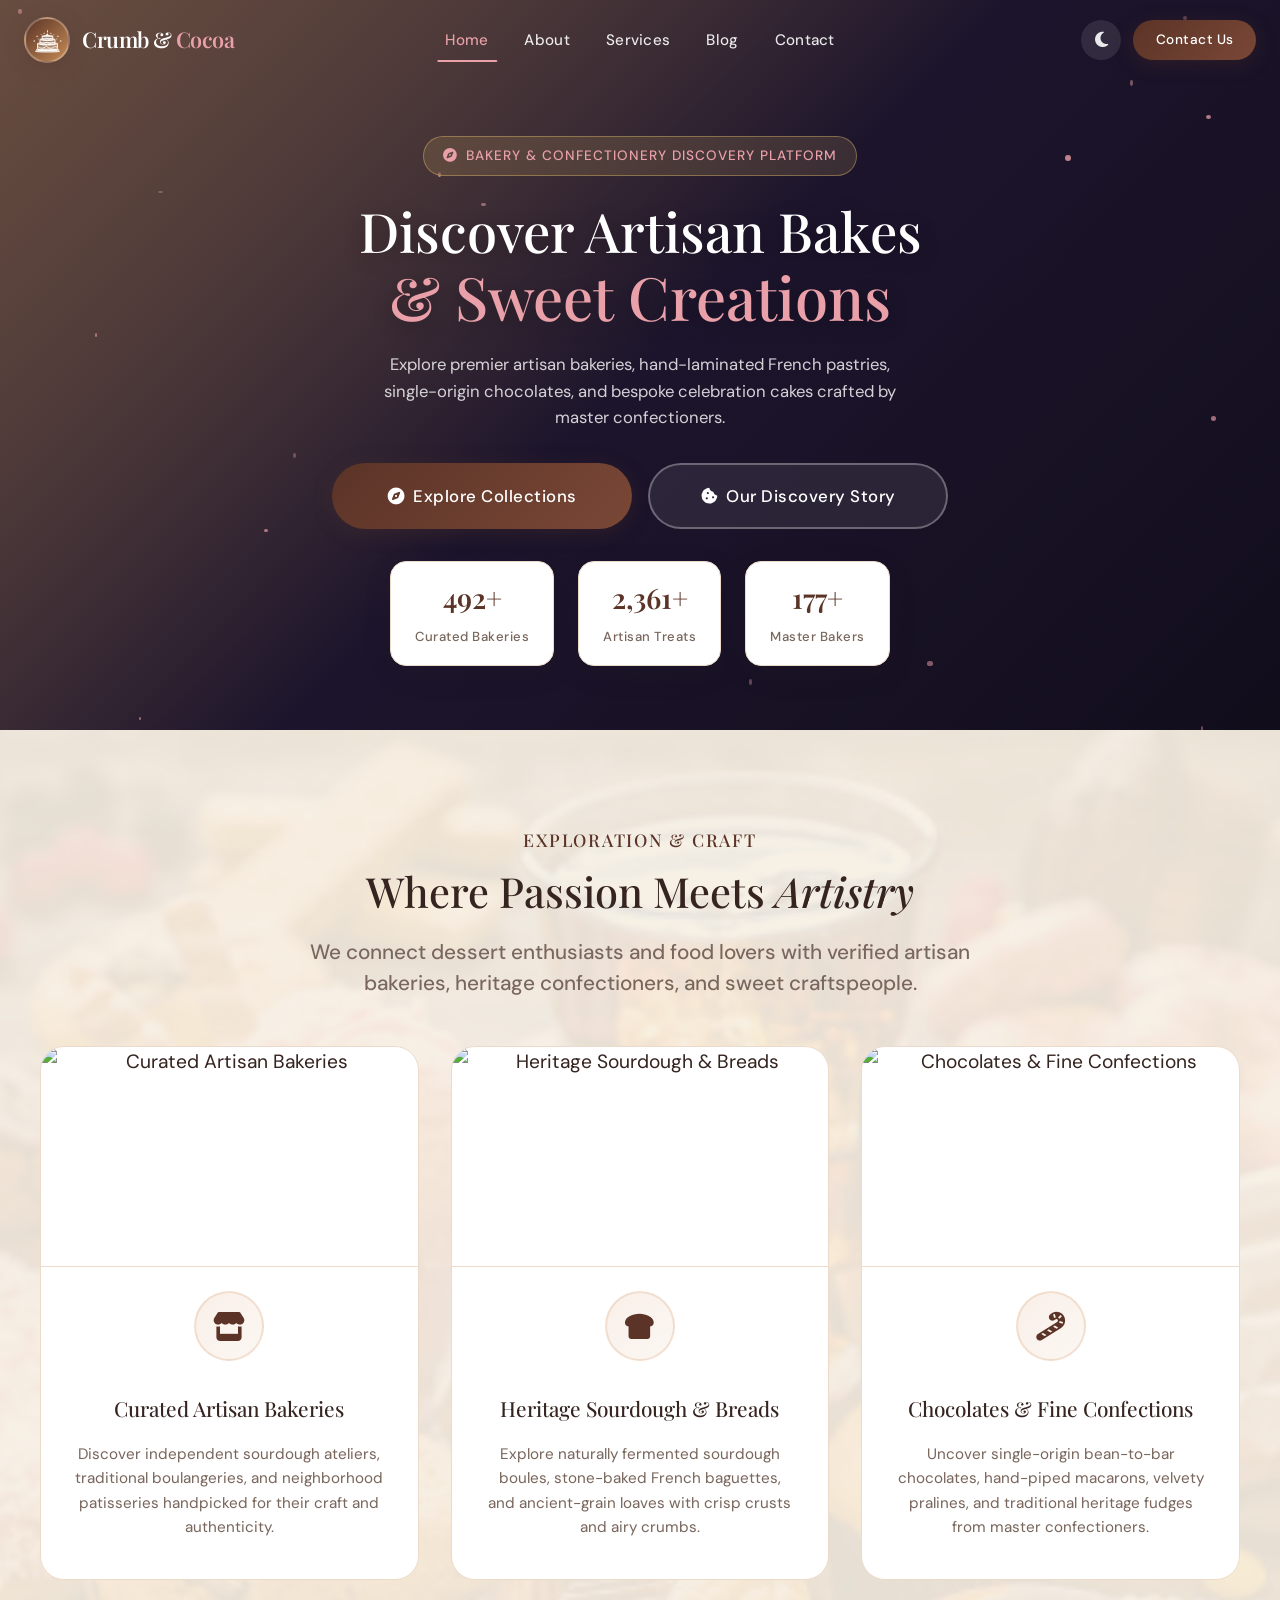
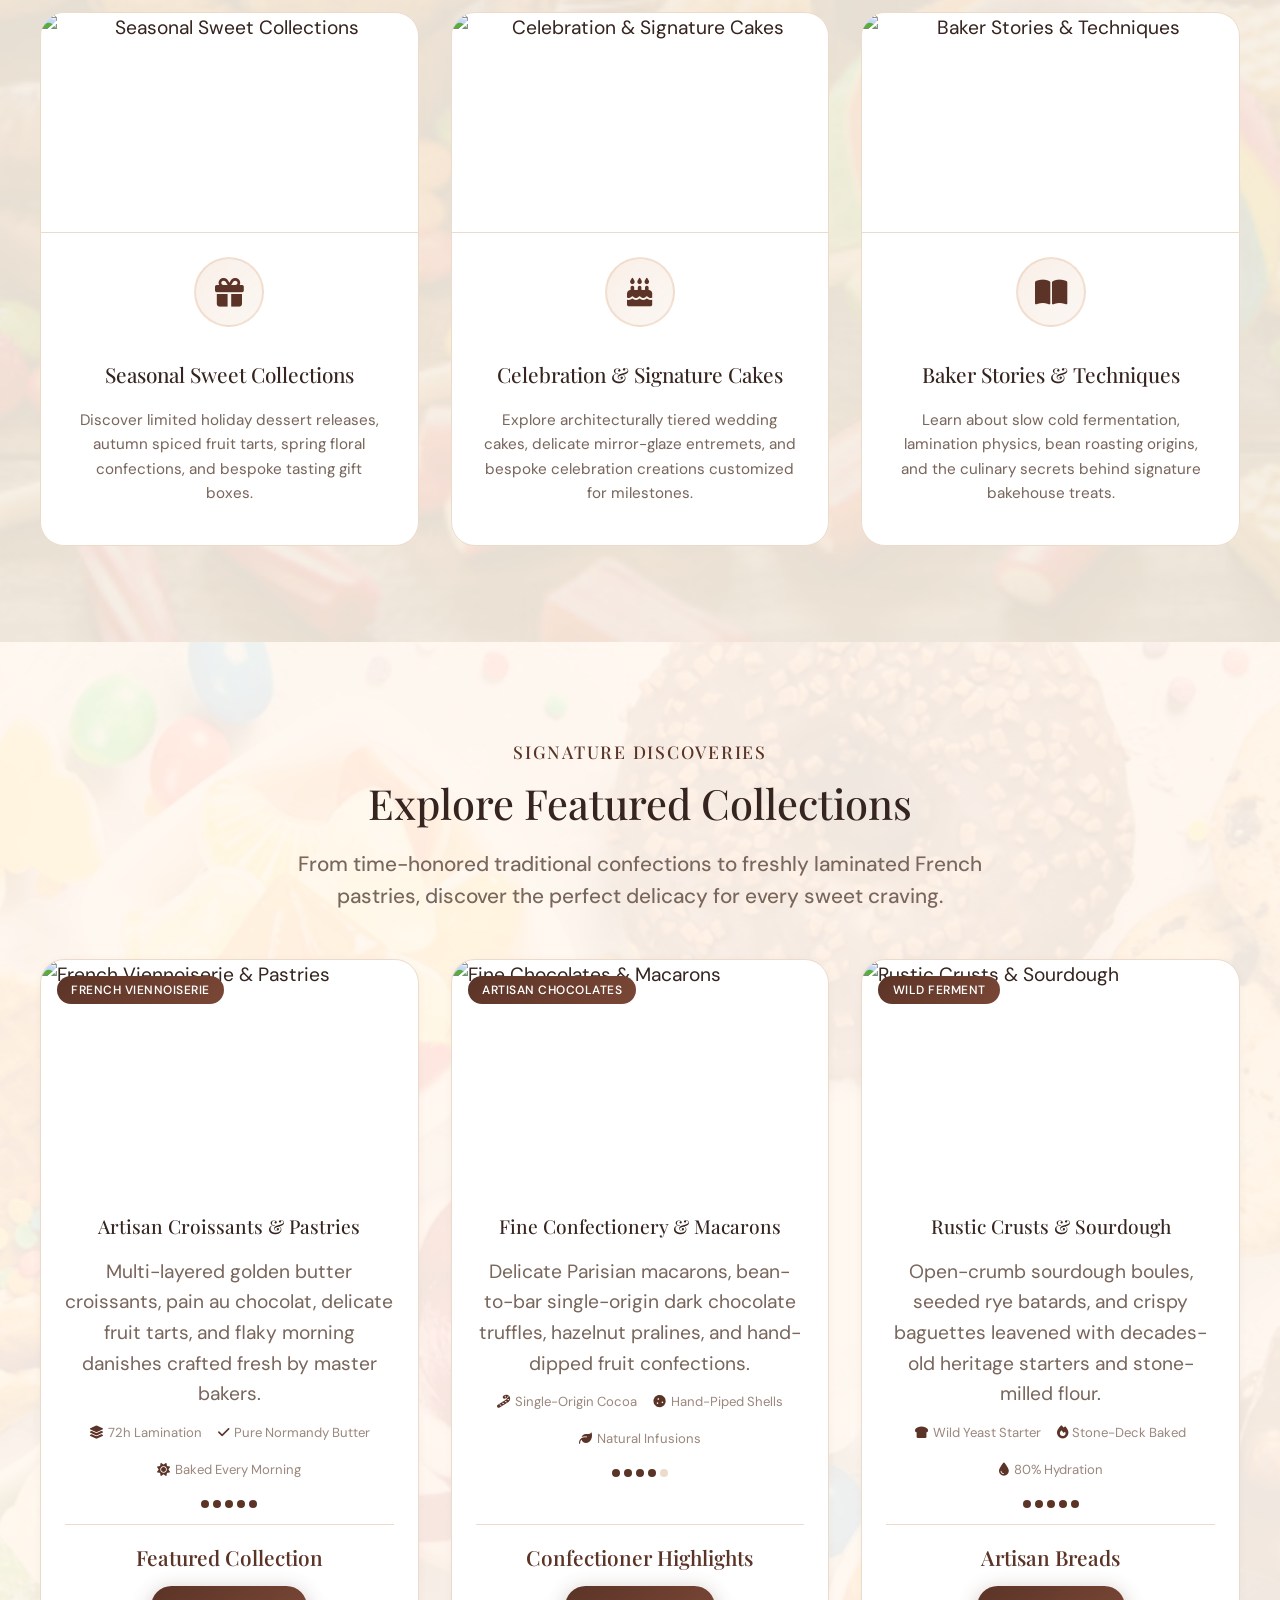
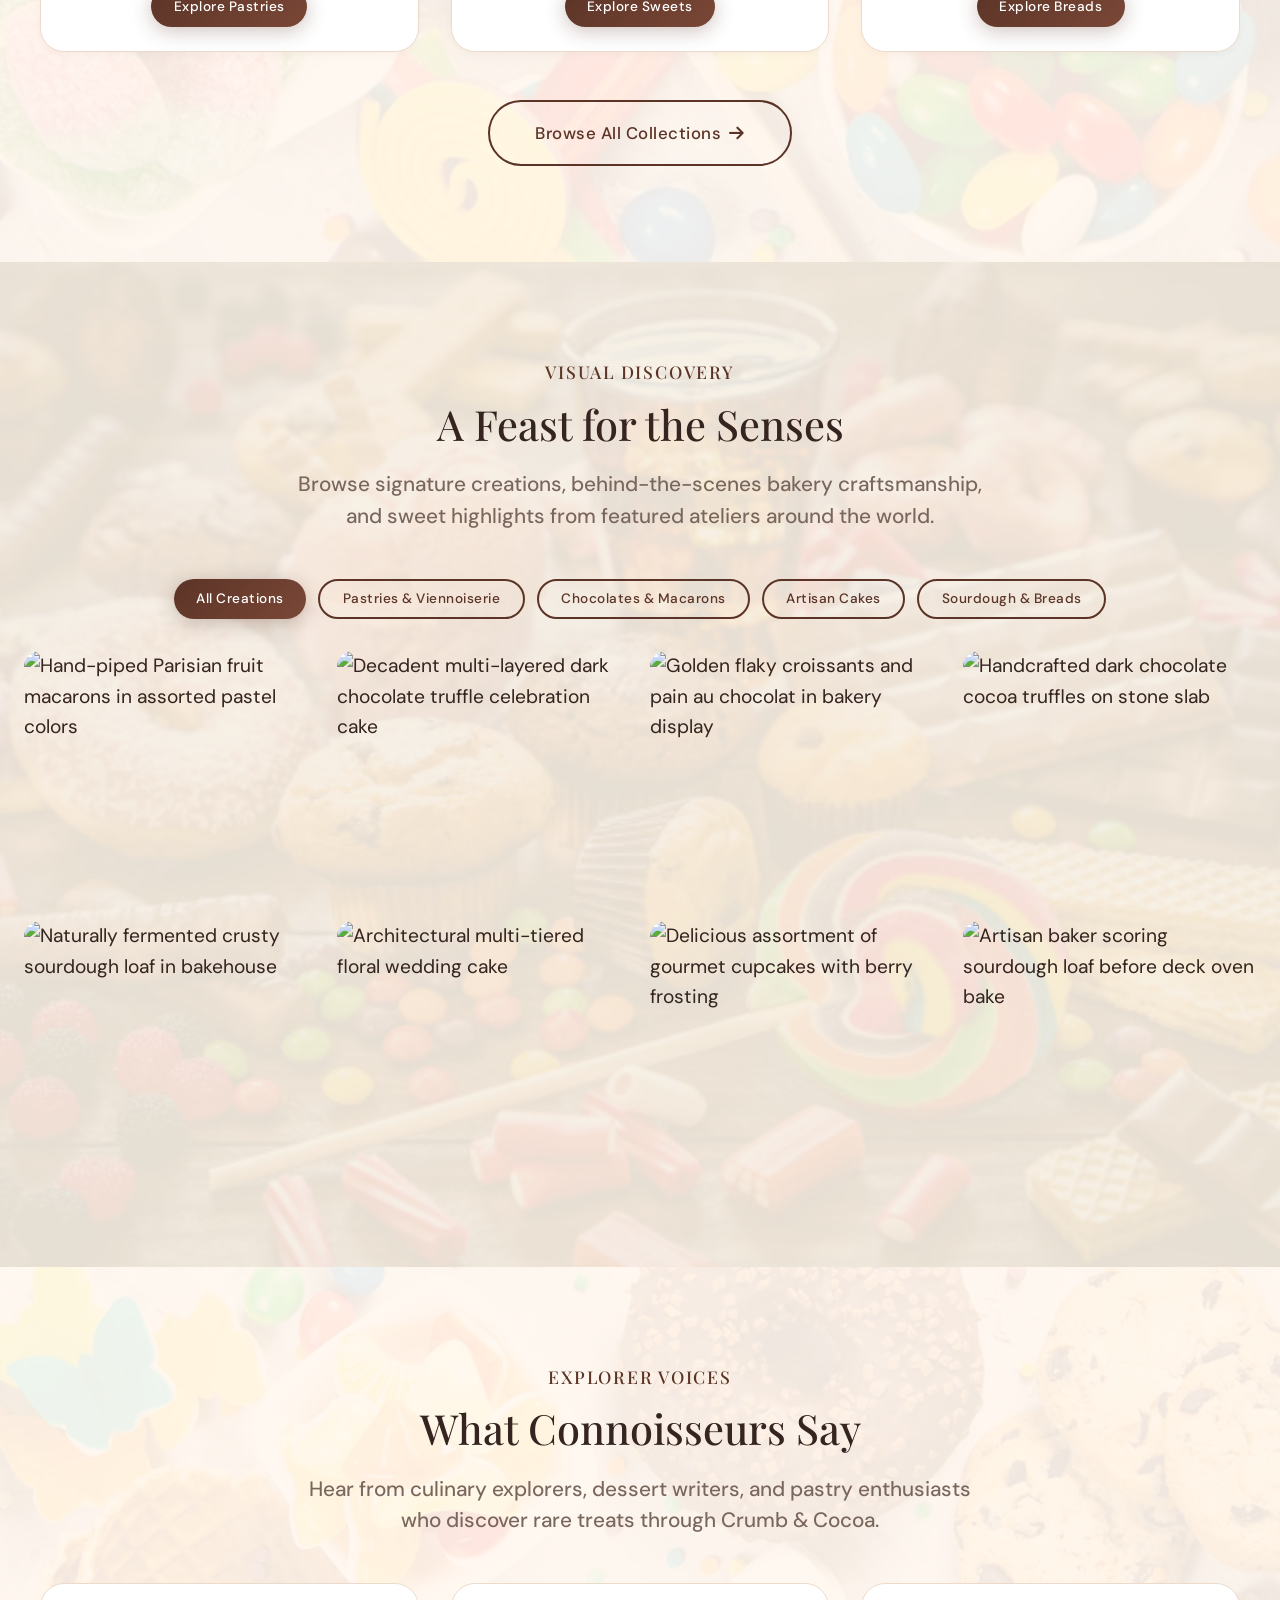
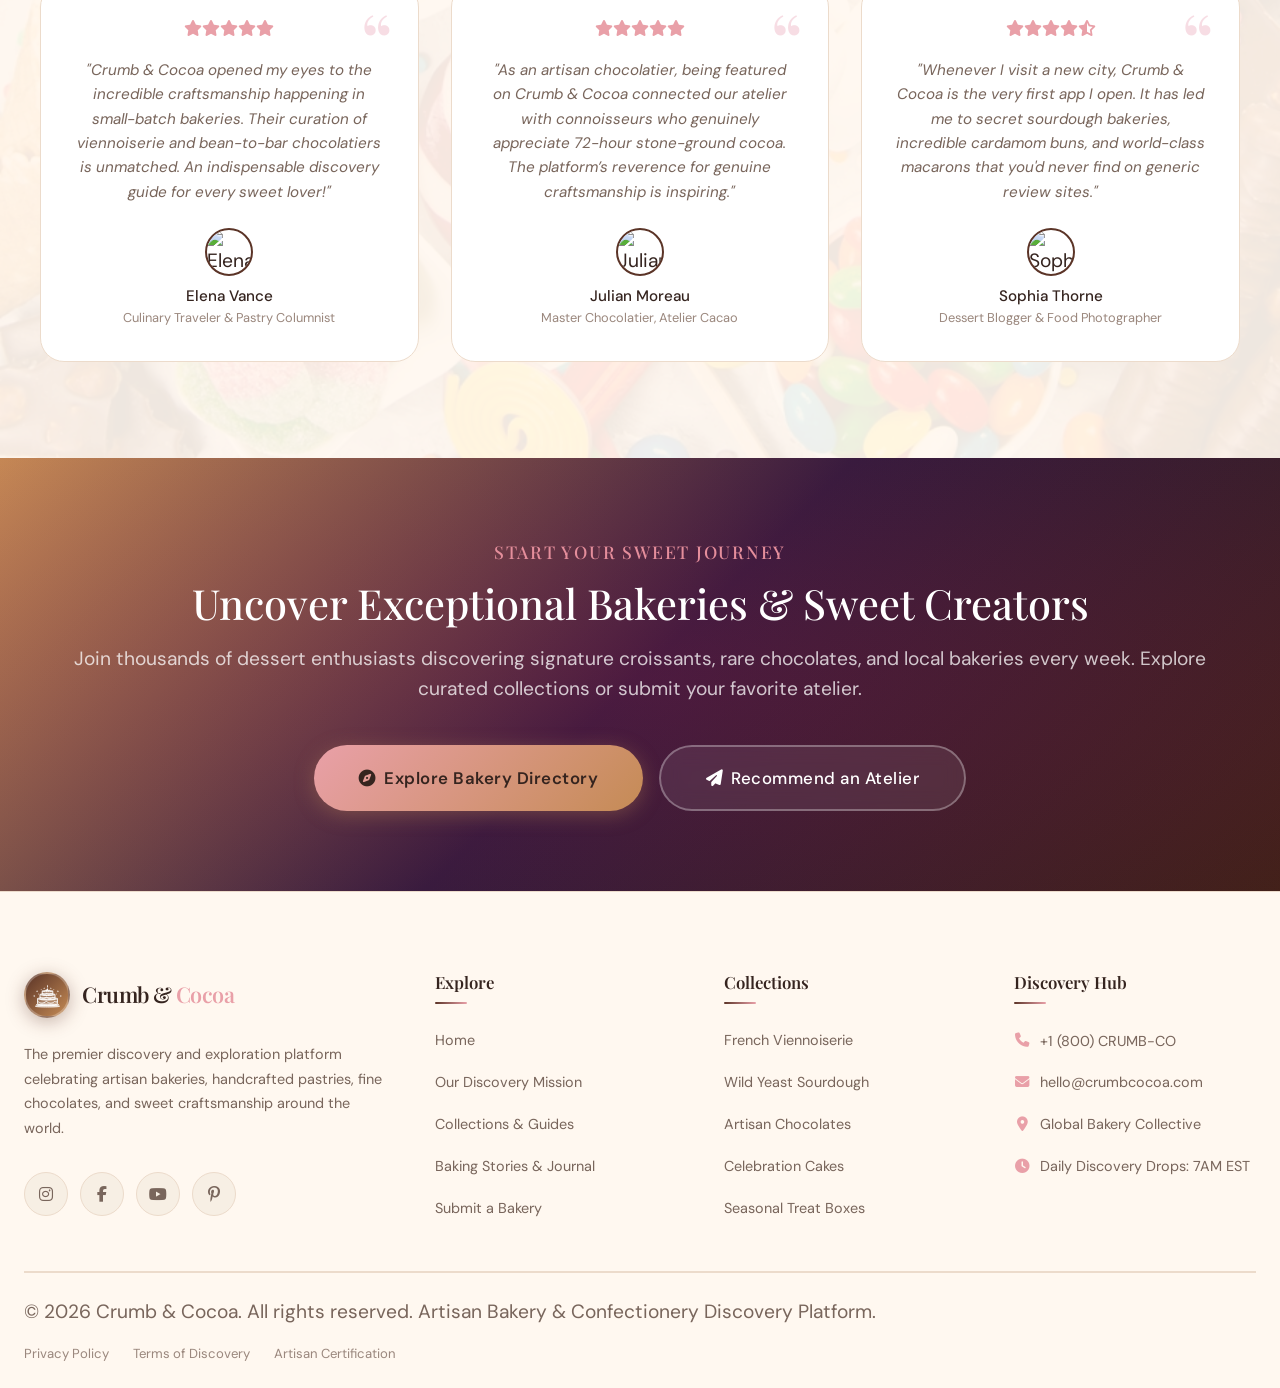
==== commit a7be8d27: "fix(ui): update navigation, brand styling, and dark mode improvements" ====
--- a/index.html
+++ b/index.html
@@ -13,7 +13,9 @@
     href="data:image/svg+xml,<svg xmlns=%22http://www.w3.org/2000/svg%22 viewBox=%220 0 100 100%22><text y=%22.9em%22 font-size=%2290%22>🥐</text></svg>">
   <link rel="preconnect" href="https://fonts.googleapis.com">
   <link rel="preconnect" href="https://fonts.gstatic.com" crossorigin>
-  <link href="https://fonts.googleapis.com/css2?family=DM+Sans:ital,opsz,wght@0,9..40,100..1000;1,9..40,100..1000&family=Playfair+Display:ital,wght@0,400..900;1,400..900&display=swap" rel="stylesheet">
+  <link
+    href="https://fonts.googleapis.com/css2?family=DM+Sans:ital,opsz,wght@0,9..40,100..1000;1,9..40,100..1000&family=Playfair+Display:ital,wght@0,400..900;1,400..900&display=swap"
+    rel="stylesheet">
   <link rel="stylesheet" href="assets/css/style.css" />
   <link rel="stylesheet" href="assets/css/dark-mode.css" />
   <link id="rtl-stylesheet" rel="stylesheet" href="assets/css/rtl.css" disabled />
@@ -79,12 +81,11 @@
 
       <!-- Desktop Actions -->
       <div class="nav-actions">
-        <button class="nav-icon-btn" onclick="window.CrumbCocoa.RTLManager.toggle()" title="Toggle RTL"
-          aria-label="Toggle RTL" style="font-size: 0.78rem; font-weight: 550;">RTL</button>
         <button class="nav-icon-btn" onclick="window.CrumbCocoa.ThemeManager.toggle()" title="Toggle Theme"
           aria-label="Toggle theme">
           <i class="theme-toggle-icon fas fa-moon"></i>
         </button>
+        <a href="pages/contact.html" class="btn btn-primary btn-sm">Contact Us</a>
       </div>
 
       <!-- Hamburger (mobile) -->
@@ -103,10 +104,10 @@
     <a href="pages/blog.html" class="nav-link">Blog</a>
     <a href="pages/contact.html" class="nav-link">Contact</a>
     <div class="mobile-menu-actions">
+      <a href="pages/contact.html" class="btn btn-primary">Contact Us</a>
       <div class="mobile-menu-row">
-        <button class="btn btn-ghost" onclick="window.CrumbCocoa.RTLManager.toggle()" style="font-weight: 550;">RTL</button>
-        <button class="btn btn-ghost" onclick="window.CrumbCocoa.ThemeManager.toggle()"><i
-            class="theme-toggle-icon fas fa-moon"></i></button>
+        <button class="btn btn-ghost" onclick="window.CrumbCocoa.ThemeManager.toggle()" style="width: 100%;"><i
+            class="theme-toggle-icon fas fa-moon"></i> Switch Theme</button>
       </div>
     </div>
   </div>
@@ -114,8 +115,7 @@
   <!-- ══ SECTION 1: HERO ══ -->
   <section class="hero" aria-label="Hero">
     <div class="hero-bg">
-      <img
-        src="https://images.unsplash.com/photo-1509440159596-0249088772ff?q=80&w=1600&auto=format&fit=crop"
+      <img src="https://images.unsplash.com/photo-1509440159596-0249088772ff?q=80&w=1600&auto=format&fit=crop"
         alt="Artisan bakery counter with golden crusty breads, pastries, and flour" loading="eager" />
     </div>
     <div class="hero-overlay"></div>
@@ -132,7 +132,8 @@
           <span class="accent-text">&amp; Sweet Creations</span>
         </h1>
         <p class="hero-desc">
-          Explore premier artisan bakeries, hand-laminated French pastries, single-origin chocolates, and bespoke celebration cakes crafted by master confectioners.
+          Explore premier artisan bakeries, hand-laminated French pastries, single-origin chocolates, and bespoke
+          celebration cakes crafted by master confectioners.
         </p>
         <div class="hero-actions">
           <a href="pages/services.html" class="btn btn-primary btn-lg">
@@ -166,74 +167,80 @@
       <div class="text-center animate-on-scroll">
         <span class="section-label">Exploration &amp; Craft</span>
         <h2 class="section-title">Where Passion Meets <em>Artistry</em></h2>
-        <p class="section-desc">We connect dessert enthusiasts and food lovers with verified artisan bakeries, heritage confectioners, and sweet craftspeople.</p>
+        <p class="section-desc">We connect dessert enthusiasts and food lovers with verified artisan bakeries, heritage
+          confectioners, and sweet craftspeople.</p>
       </div>
       <div class="features-grid">
         <div class="feature-card animate-on-scroll delay-1">
           <div class="feature-card-img-wrapper">
-            <img src="https://images.unsplash.com/photo-1517433670267-08bbd4be890f?q=80&w=800&auto=format&fit=crop" alt="Curated Artisan Bakeries"
-              class="feature-card-img" />
+            <img src="https://images.unsplash.com/photo-1517433670267-08bbd4be890f?q=80&w=800&auto=format&fit=crop"
+              alt="Curated Artisan Bakeries" class="feature-card-img" />
           </div>
           <div class="feature-card-content">
             <div class="feature-icon"><i class="fas fa-store"></i></div>
             <h3>Curated Artisan Bakeries</h3>
-            <p>Discover independent sourdough ateliers, traditional boulangeries, and neighborhood patisseries handpicked for their craft and authenticity.</p>
+            <p>Discover independent sourdough ateliers, traditional boulangeries, and neighborhood patisseries
+              handpicked for their craft and authenticity.</p>
           </div>
         </div>
         <div class="feature-card animate-on-scroll delay-2">
           <div class="feature-card-img-wrapper">
-            <img src="https://images.unsplash.com/photo-1549931319-a545dcf3bc73?q=80&w=800&auto=format&fit=crop" alt="Heritage Sourdough &amp; Breads"
-              class="feature-card-img" />
+            <img src="https://images.unsplash.com/photo-1549931319-a545dcf3bc73?q=80&w=800&auto=format&fit=crop"
+              alt="Heritage Sourdough &amp; Breads" class="feature-card-img" />
           </div>
           <div class="feature-card-content">
             <div class="feature-icon"><i class="fas fa-bread-slice"></i></div>
             <h3>Heritage Sourdough &amp; Breads</h3>
-            <p>Explore naturally fermented sourdough boules, stone-baked French baguettes, and ancient-grain loaves with crisp crusts and airy crumbs.</p>
+            <p>Explore naturally fermented sourdough boules, stone-baked French baguettes, and ancient-grain loaves with
+              crisp crusts and airy crumbs.</p>
           </div>
         </div>
         <div class="feature-card animate-on-scroll delay-3">
           <div class="feature-card-img-wrapper">
-            <img src="https://images.unsplash.com/photo-1548907040-4baa42d10919?q=80&w=800&auto=format&fit=crop" alt="Chocolates &amp; Fine Confections"
-              class="feature-card-img" />
+            <img src="https://images.unsplash.com/photo-1548907040-4baa42d10919?q=80&w=800&auto=format&fit=crop"
+              alt="Chocolates &amp; Fine Confections" class="feature-card-img" />
           </div>
           <div class="feature-card-content">
             <div class="feature-icon"><i class="fas fa-candy-cane"></i></div>
             <h3>Chocolates &amp; Fine Confections</h3>
-            <p>Uncover single-origin bean-to-bar chocolates, hand-piped macarons, velvety pralines, and traditional heritage fudges from master confectioners.</p>
+            <p>Uncover single-origin bean-to-bar chocolates, hand-piped macarons, velvety pralines, and traditional
+              heritage fudges from master confectioners.</p>
           </div>
         </div>
         <div class="feature-card animate-on-scroll delay-4">
           <div class="feature-card-img-wrapper">
-            <img src="https://images.unsplash.com/photo-1563729784474-d77dbb933a9e?q=80&w=800&auto=format&fit=crop" alt="Seasonal Sweet Collections"
-              class="feature-card-img" />
+            <img src="https://images.unsplash.com/photo-1563729784474-d77dbb933a9e?q=80&w=800&auto=format&fit=crop"
+              alt="Seasonal Sweet Collections" class="feature-card-img" />
           </div>
           <div class="feature-card-content">
             <div class="feature-icon"><i class="fas fa-gift"></i></div>
             <h3>Seasonal Sweet Collections</h3>
-            <p>Discover limited holiday dessert releases, autumn spiced fruit tarts, spring floral confections, and bespoke tasting gift boxes.</p>
+            <p>Discover limited holiday dessert releases, autumn spiced fruit tarts, spring floral confections, and
+              bespoke tasting gift boxes.</p>
           </div>
         </div>
         <div class="feature-card animate-on-scroll delay-5">
           <div class="feature-card-img-wrapper">
-            <img src="https://images.unsplash.com/photo-1535141192574-5d4897c13136?q=80&w=800&auto=format&fit=crop"
+            <img src="https://images.unsplash.com/photo-1535254973040-607b474cb50d?q=80&w=800&auto=format&fit=crop"
               alt="Celebration &amp; Signature Cakes" class="feature-card-img" />
           </div>
           <div class="feature-card-content">
             <div class="feature-icon"><i class="fas fa-birthday-cake"></i></div>
             <h3>Celebration &amp; Signature Cakes</h3>
-            <p>Explore architecturally tiered wedding cakes, delicate mirror-glaze entremets, and bespoke celebration creations customized for milestones.</p>
+            <p>Explore architecturally tiered wedding cakes, delicate mirror-glaze entremets, and bespoke celebration
+              creations customized for milestones.</p>
           </div>
         </div>
         <div class="feature-card animate-on-scroll delay-1">
           <div class="feature-card-img-wrapper">
-            <img
-              src="https://images.unsplash.com/photo-1501339847302-ac426a4a7cbb?q=80&w=800&auto=format&fit=crop"
+            <img src="https://images.unsplash.com/photo-1501339847302-ac426a4a7cbb?q=80&w=800&auto=format&fit=crop"
               alt="Baker Stories &amp; Techniques" class="feature-card-img" />
           </div>
           <div class="feature-card-content">
             <div class="feature-icon"><i class="fas fa-book-open"></i></div>
             <h3>Baker Stories &amp; Techniques</h3>
-            <p>Learn about slow cold fermentation, lamination physics, bean roasting origins, and the culinary secrets behind signature bakehouse treats.</p>
+            <p>Learn about slow cold fermentation, lamination physics, bean roasting origins, and the culinary secrets
+              behind signature bakehouse treats.</p>
           </div>
         </div>
       </div>
@@ -246,19 +253,21 @@
       <div class="text-center animate-on-scroll">
         <span class="section-label">Signature Discoveries</span>
         <h2 class="section-title">Explore Featured Collections</h2>
-        <p class="section-desc">From time-honored traditional confections to freshly laminated French pastries, discover the perfect delicacy for every sweet craving.</p>
+        <p class="section-desc">From time-honored traditional confections to freshly laminated French pastries, discover
+          the perfect delicacy for every sweet craving.</p>
       </div>
       <div class="classes-grid home-classes-grid">
         <!-- French Viennoiserie -->
         <div class="class-card animate-on-scroll delay-1">
           <div class="class-card-img">
-            <img src="https://images.unsplash.com/photo-1555507036-ab1f4038808a?q=80&w=800&auto=format&fit=crop" alt="French Viennoiserie &amp; Pastries"
-              loading="lazy" />
+            <img src="https://images.unsplash.com/photo-1555507036-ab1f4038808a?q=80&w=800&auto=format&fit=crop"
+              alt="French Viennoiserie &amp; Pastries" loading="lazy" />
             <span class="class-badge">French Viennoiserie</span>
           </div>
           <div class="class-card-body">
             <h3>Artisan Croissants &amp; Pastries</h3>
-            <p>Multi-layered golden butter croissants, pain au chocolat, delicate fruit tarts, and flaky morning danishes crafted fresh by master bakers.</p>
+            <p>Multi-layered golden butter croissants, pain au chocolat, delicate fruit tarts, and flaky morning
+              danishes crafted fresh by master bakers.</p>
             <div class="class-meta">
               <span><i class="fas fa-layer-group"></i> 72h Lamination</span>
               <span><i class="fas fa-check"></i> Pure Normandy Butter</span>
@@ -280,14 +289,14 @@
         <!-- Fine Chocolates & Macarons -->
         <div class="class-card animate-on-scroll delay-2">
           <div class="class-card-img">
-            <img
-              src="https://images.unsplash.com/photo-1569864358642-9d1684040f43?q=80&w=800&auto=format&fit=crop"
+            <img src="https://images.unsplash.com/photo-1569864358642-9d1684040f43?q=80&w=800&auto=format&fit=crop"
               alt="Fine Chocolates &amp; Macarons" loading="lazy" />
             <span class="class-badge">Artisan Chocolates</span>
           </div>
           <div class="class-card-body">
             <h3>Fine Confectionery &amp; Macarons</h3>
-            <p>Delicate Parisian macarons, bean-to-bar single-origin dark chocolate truffles, hazelnut pralines, and hand-dipped fruit confections.</p>
+            <p>Delicate Parisian macarons, bean-to-bar single-origin dark chocolate truffles, hazelnut pralines, and
+              hand-dipped fruit confections.</p>
             <div class="class-meta">
               <span><i class="fas fa-candy-cane"></i> Single-Origin Cocoa</span>
               <span><i class="fas fa-cookie"></i> Hand-Piped Shells</span>
@@ -315,7 +324,8 @@
           </div>
           <div class="class-card-body">
             <h3>Rustic Crusts &amp; Sourdough</h3>
-            <p>Open-crumb sourdough boules, seeded rye batards, and crispy baguettes leavened with decades-old heritage starters and stone-milled flour.</p>
+            <p>Open-crumb sourdough boules, seeded rye batards, and crispy baguettes leavened with decades-old heritage
+              starters and stone-milled flour.</p>
             <div class="class-meta">
               <span><i class="fas fa-bread-slice"></i> Wild Yeast Starter</span>
               <span><i class="fas fa-fire"></i> Stone-Deck Baked</span>
@@ -348,7 +358,8 @@
       <div class="text-center animate-on-scroll">
         <span class="section-label">Visual Discovery</span>
         <h2 class="section-title">A Feast for the Senses</h2>
-        <p class="section-desc">Browse signature creations, behind-the-scenes bakery craftsmanship, and sweet highlights from featured ateliers around the world.</p>
+        <p class="section-desc">Browse signature creations, behind-the-scenes bakery craftsmanship, and sweet highlights
+          from featured ateliers around the world.</p>
       </div>
 
       <!-- Filter Buttons -->
@@ -362,20 +373,17 @@
 
       <div class="gallery-grid">
         <div class="gallery-item" data-category="confections">
-          <img
-            src="https://images.unsplash.com/photo-1569864358642-9d1684040f43?q=80&w=800&auto=format&fit=crop"
+          <img src="https://images.unsplash.com/photo-1569864358642-9d1684040f43?q=80&w=800&auto=format&fit=crop"
             alt="Hand-piped Parisian fruit macarons in assorted pastel colors" loading="lazy" />
           <div class="gallery-item-overlay"><i class="fas fa-expand"></i></div>
         </div>
         <div class="gallery-item" data-category="cakes">
-          <img
-            src="https://images.unsplash.com/photo-1578985545062-69928b1d9587?q=80&w=800&auto=format&fit=crop"
+          <img src="https://images.unsplash.com/photo-1578985545062-69928b1d9587?q=80&w=800&auto=format&fit=crop"
             alt="Decadent multi-layered dark chocolate truffle celebration cake" loading="lazy" />
           <div class="gallery-item-overlay"><i class="fas fa-expand"></i></div>
         </div>
         <div class="gallery-item" data-category="pastries">
-          <img
-            src="https://images.unsplash.com/photo-1555507036-ab1f4038808a?q=80&w=800&auto=format&fit=crop"
+          <img src="https://images.unsplash.com/photo-1555507036-ab1f4038808a?q=80&w=800&auto=format&fit=crop"
             alt="Golden flaky croissants and pain au chocolat in bakery display" loading="lazy" />
           <div class="gallery-item-overlay"><i class="fas fa-expand"></i></div>
         </div>
@@ -385,20 +393,18 @@
           <div class="gallery-item-overlay"><i class="fas fa-expand"></i></div>
         </div>
         <div class="gallery-item" data-category="breads">
-          <img
-            src="https://images.unsplash.com/photo-1509440159596-0249088772ff?q=80&w=800&auto=format&fit=crop"
+          <img src="https://images.unsplash.com/photo-1509440159596-0249088772ff?q=80&w=800&auto=format&fit=crop"
             alt="Naturally fermented crusty sourdough loaf in bakehouse" loading="lazy" />
           <div class="gallery-item-overlay"><i class="fas fa-expand"></i></div>
         </div>
         <div class="gallery-item" data-category="cakes">
           <img
-            src="https://images.unsplash.com/photo-1535141192574-5d4897c13136?q=80&w=800&auto=format&fit=crop"
+            src="https://encrypted-tbn0.gstatic.com/images?q=tbn:ANd9GcT-3JoRJPHbLJzIjEb4Pu5DbGh5Fh6fW4zaB4fbQ1xLdA&s=10"
             alt="Architectural multi-tiered floral wedding cake" loading="lazy" />
           <div class="gallery-item-overlay"><i class="fas fa-expand"></i></div>
         </div>
         <div class="gallery-item" data-category="pastries">
-          <img
-            src="https://images.unsplash.com/photo-1486427944299-d1955d23e34d?q=80&w=800&auto=format&fit=crop"
+          <img src="https://images.unsplash.com/photo-1486427944299-d1955d23e34d?q=80&w=800&auto=format&fit=crop"
             alt="Delicious assortment of gourmet cupcakes with berry frosting" loading="lazy" />
           <div class="gallery-item-overlay"><i class="fas fa-expand"></i></div>
         </div>
@@ -417,14 +423,17 @@
       <div class="text-center animate-on-scroll">
         <span class="section-label">Explorer Voices</span>
         <h2 class="section-title">What Connoisseurs Say</h2>
-        <p class="section-desc">Hear from culinary explorers, dessert writers, and pastry enthusiasts who discover rare treats through Crumb &amp; Cocoa.</p>
+        <p class="section-desc">Hear from culinary explorers, dessert writers, and pastry enthusiasts who discover rare
+          treats through Crumb &amp; Cocoa.</p>
       </div>
       <div class="testimonials-grid">
         <!-- Testimonial 1 -->
         <div class="testimonial-card animate-on-scroll delay-1">
           <div class="testimonial-stars"><i class="fas fa-star"></i><i class="fas fa-star"></i><i
               class="fas fa-star"></i><i class="fas fa-star"></i><i class="fas fa-star"></i></div>
-          <p class="testimonial-text">"Crumb &amp; Cocoa opened my eyes to the incredible craftsmanship happening in small-batch bakeries. Their curation of viennoiserie and bean-to-bar chocolatiers is unmatched. An indispensable discovery guide for every sweet lover!"</p>
+          <p class="testimonial-text">"Crumb &amp; Cocoa opened my eyes to the incredible craftsmanship happening in
+            small-batch bakeries. Their curation of viennoiserie and bean-to-bar chocolatiers is unmatched. An
+            indispensable discovery guide for every sweet lover!"</p>
           <div class="testimonial-author">
             <div class="testimonial-avatar"><img
                 src="https://images.unsplash.com/photo-1534528741775-53994a69daeb?w=200&q=80&auto=format&fit=crop"
@@ -439,11 +448,13 @@
         <div class="testimonial-card animate-on-scroll delay-2">
           <div class="testimonial-stars"><i class="fas fa-star"></i><i class="fas fa-star"></i><i
               class="fas fa-star"></i><i class="fas fa-star"></i><i class="fas fa-star"></i></div>
-          <p class="testimonial-text">"As an artisan chocolatier, being featured on Crumb &amp; Cocoa connected our atelier with connoisseurs who genuinely appreciate 72-hour stone-ground cocoa. The platform’s reverence for genuine craftsmanship is inspiring."</p>
+          <p class="testimonial-text">"As an artisan chocolatier, being featured on Crumb &amp; Cocoa connected our
+            atelier with connoisseurs who genuinely appreciate 72-hour stone-ground cocoa. The platform’s reverence for
+            genuine craftsmanship is inspiring."</p>
           <div class="testimonial-author">
             <div class="testimonial-avatar"><img
-                src="https://images.unsplash.com/photo-1507003211169-0a1dd7228f2d?w=200&q=80&auto=format&fit=crop" alt="Julian Moreau"
-                loading="lazy" /></div>
+                src="https://images.unsplash.com/photo-1507003211169-0a1dd7228f2d?w=200&q=80&auto=format&fit=crop"
+                alt="Julian Moreau" loading="lazy" /></div>
             <div>
               <div class="testimonial-name">Julian Moreau</div>
               <div class="testimonial-role">Master Chocolatier, Atelier Cacao</div>
@@ -454,11 +465,13 @@
         <div class="testimonial-card animate-on-scroll delay-3">
           <div class="testimonial-stars"><i class="fas fa-star"></i><i class="fas fa-star"></i><i
               class="fas fa-star"></i><i class="fas fa-star"></i><i class="fas fa-star-half-alt"></i></div>
-          <p class="testimonial-text">"Whenever I visit a new city, Crumb &amp; Cocoa is the very first app I open. It has led me to secret sourdough bakeries, incredible cardamom buns, and world-class macarons that you'd never find on generic review sites."</p>
+          <p class="testimonial-text">"Whenever I visit a new city, Crumb &amp; Cocoa is the very first app I open. It
+            has led me to secret sourdough bakeries, incredible cardamom buns, and world-class macarons that you'd never
+            find on generic review sites."</p>
           <div class="testimonial-author">
             <div class="testimonial-avatar"><img
-                src="https://images.unsplash.com/photo-1544005313-94ddf0286df2?w=200&q=80&auto=format&fit=crop" alt="Sophia Thorne"
-                loading="lazy" /></div>
+                src="https://images.unsplash.com/photo-1544005313-94ddf0286df2?w=200&q=80&auto=format&fit=crop"
+                alt="Sophia Thorne" loading="lazy" /></div>
             <div>
               <div class="testimonial-name">Sophia Thorne</div>
               <div class="testimonial-role">Dessert Blogger &amp; Food Photographer</div>
@@ -474,10 +487,13 @@
     <div class="container">
       <span class="section-label" style="color:var(--accent);">Start Your Sweet Journey</span>
       <h2>Uncover Exceptional Bakeries &amp; Sweet Creators</h2>
-      <p>Join thousands of dessert enthusiasts discovering signature croissants, rare chocolates, and local bakeries every week. Explore curated collections or submit your favorite atelier.</p>
+      <p>Join thousands of dessert enthusiasts discovering signature croissants, rare chocolates, and local bakeries
+        every week. Explore curated collections or submit your favorite atelier.</p>
       <div class="cta-actions">
-        <a href="pages/services.html" class="btn btn-accent btn-lg"><i class="fas fa-compass"></i> Explore Bakery Directory</a>
-        <a href="pages/contact.html" class="btn btn-ghost btn-lg"><i class="fas fa-paper-plane"></i> Recommend an Atelier</a>
+        <a href="pages/services.html" class="btn btn-accent btn-lg"><i class="fas fa-compass"></i> Explore Bakery
+          Directory</a>
+        <a href="pages/contact.html" class="btn btn-ghost btn-lg"><i class="fas fa-paper-plane"></i> Recommend an
+          Atelier</a>
       </div>
     </div>
   </section>
@@ -528,7 +544,8 @@
           </div>
           <span class="brand-name">Crumb &amp; <span>Cocoa</span></span>
         </a>
-        <p class="footer-desc">The premier discovery and exploration platform celebrating artisan bakeries, handcrafted pastries, fine chocolates, and sweet craftsmanship around the world.</p>
+        <p class="footer-desc">The premier discovery and exploration platform celebrating artisan bakeries, handcrafted
+          pastries, fine chocolates, and sweet craftsmanship around the world.</p>
         <div class="social-links">
           <a href="#" class="social-link" aria-label="Instagram"><i class="fab fa-instagram"></i></a>
           <a href="#" class="social-link" aria-label="Facebook"><i class="fab fa-facebook-f"></i></a>
--- a/assets/css/dark-mode.css
+++ b/assets/css/dark-mode.css
@@ -154,4 +154,61 @@
 
 [data-theme="dark"] .theme-toggle-icon {
   transform: rotate(180deg);
+}
+
+[data-theme="dark"] .btn-primary {
+  background: linear-gradient(135deg, var(--primary), var(--primary-light)) !important;
+  color: #000000 !important;
+  font-weight: 600;
+  box-shadow: 0 4px 20px rgba(233, 160, 168, 0.4);
+}
+
+[data-theme="dark"] .btn-primary i,
+[data-theme="dark"] .btn-primary span,
+[data-theme="dark"] .btn-primary svg {
+  color: #000000 !important;
+  fill: #000000 !important;
+}
+
+[data-theme="dark"] .btn-primary:hover {
+  background: linear-gradient(135deg, var(--primary-light), var(--primary)) !important;
+  color: #000000 !important;
+  box-shadow: 0 8px 30px rgba(233, 160, 168, 0.6);
+}
+
+[data-theme="dark"] .btn-primary:hover i,
+[data-theme="dark"] .btn-primary:hover span {
+  color: #000000 !important;
+}
+
+/* Pink color tab boxes, filter buttons, badges & active tags in dark theme: text color black */
+[data-theme="dark"] .filter-btn.active,
+[data-theme="dark"] .filter-btn:hover,
+[data-theme="dark"] .blog-filter-btn.active,
+[data-theme="dark"] .blog-filter-btn:hover,
+[data-theme="dark"] .class-badge,
+[data-theme="dark"] .package-badge,
+[data-theme="dark"] .blog-category,
+[data-theme="dark"] .tag-pill:hover,
+[data-theme="dark"] .btn-secondary:hover,
+[data-theme="dark"] .btn-white:hover,
+[data-theme="dark"] .back-to-top,
+[data-theme="dark"] .nav-icon-btn:hover,
+[data-theme="dark"] .mobile-close:hover,
+[data-theme="dark"] .lightbox-close:hover,
+[data-theme="dark"] .gallery-item-overlay i:hover {
+  color: #000000 !important;
+}
+
+[data-theme="dark"] .filter-btn.active i,
+[data-theme="dark"] .filter-btn:hover i,
+[data-theme="dark"] .blog-filter-btn.active i,
+[data-theme="dark"] .blog-filter-btn:hover i,
+[data-theme="dark"] .class-badge i,
+[data-theme="dark"] .package-badge i,
+[data-theme="dark"] .blog-category i,
+[data-theme="dark"] .btn-secondary:hover i,
+[data-theme="dark"] .back-to-top i,
+[data-theme="dark"] .nav-icon-btn:hover i {
+  color: #000000 !important;
 }
